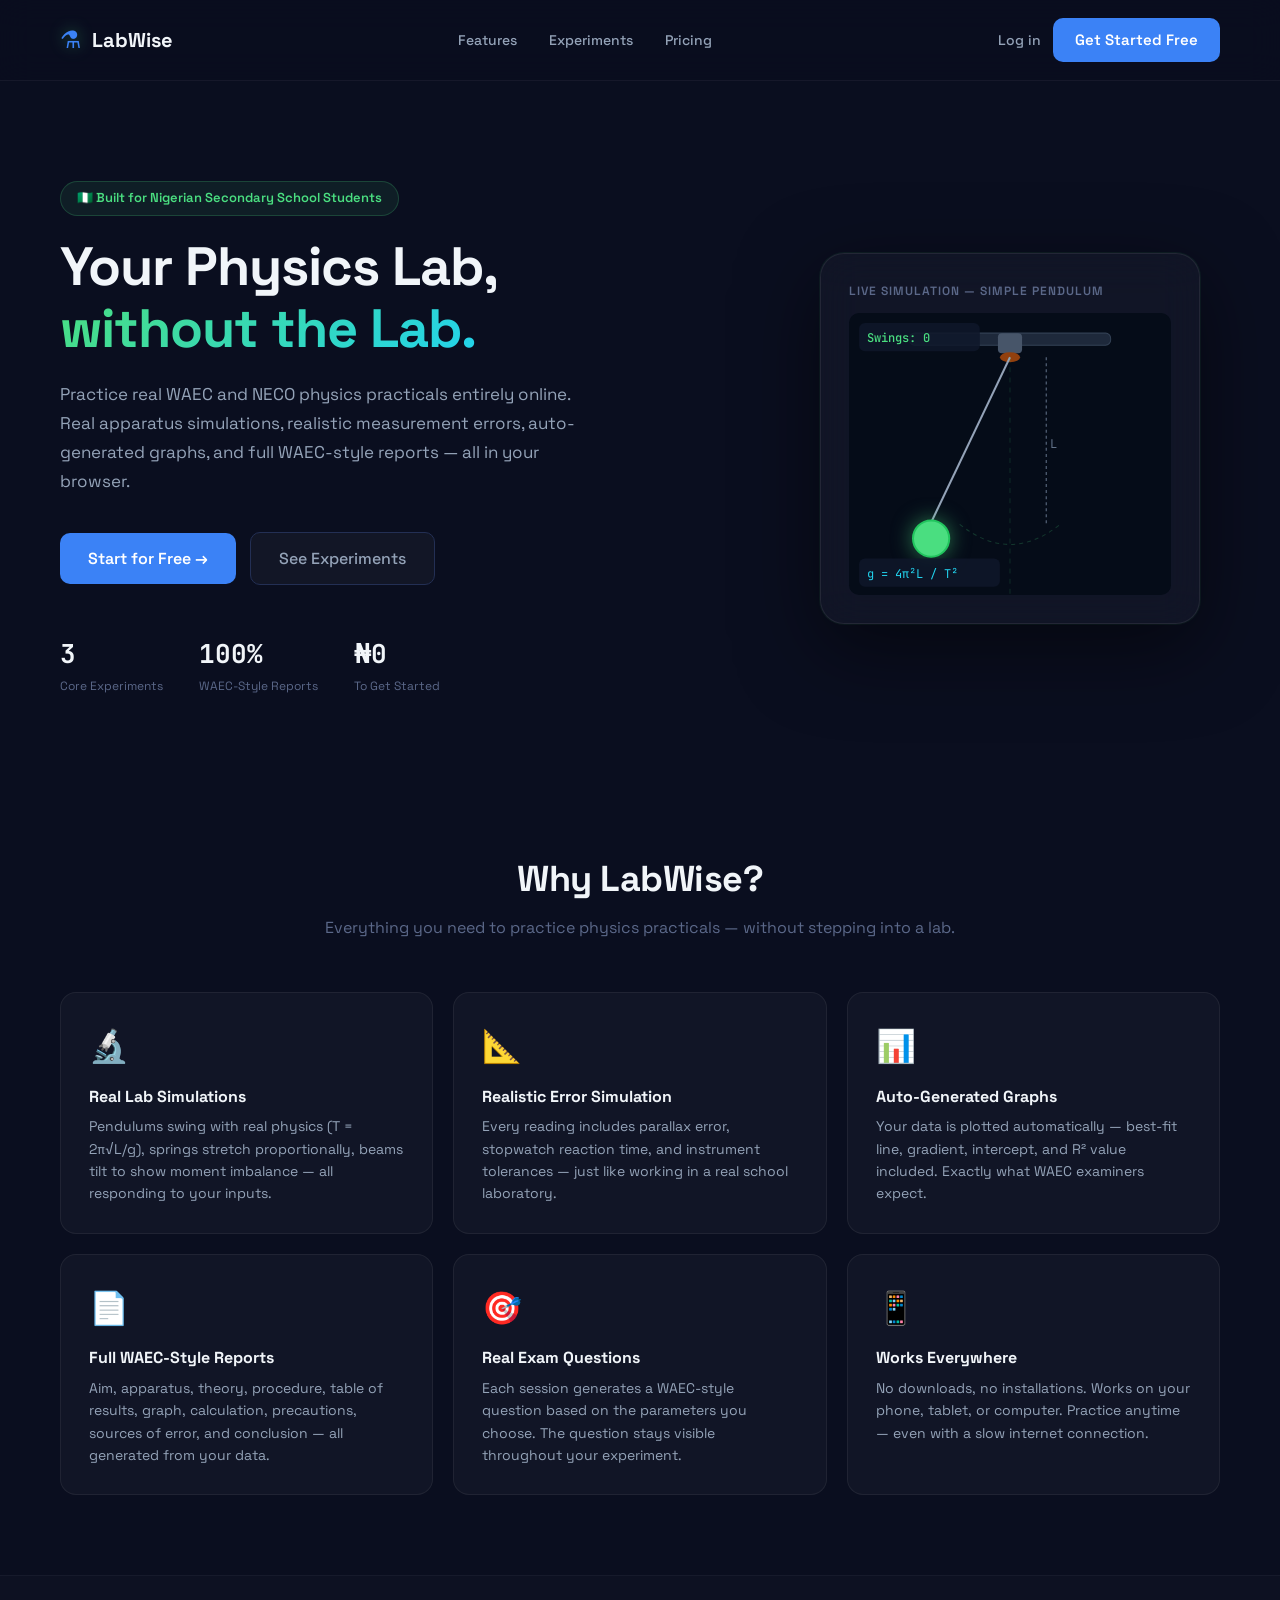
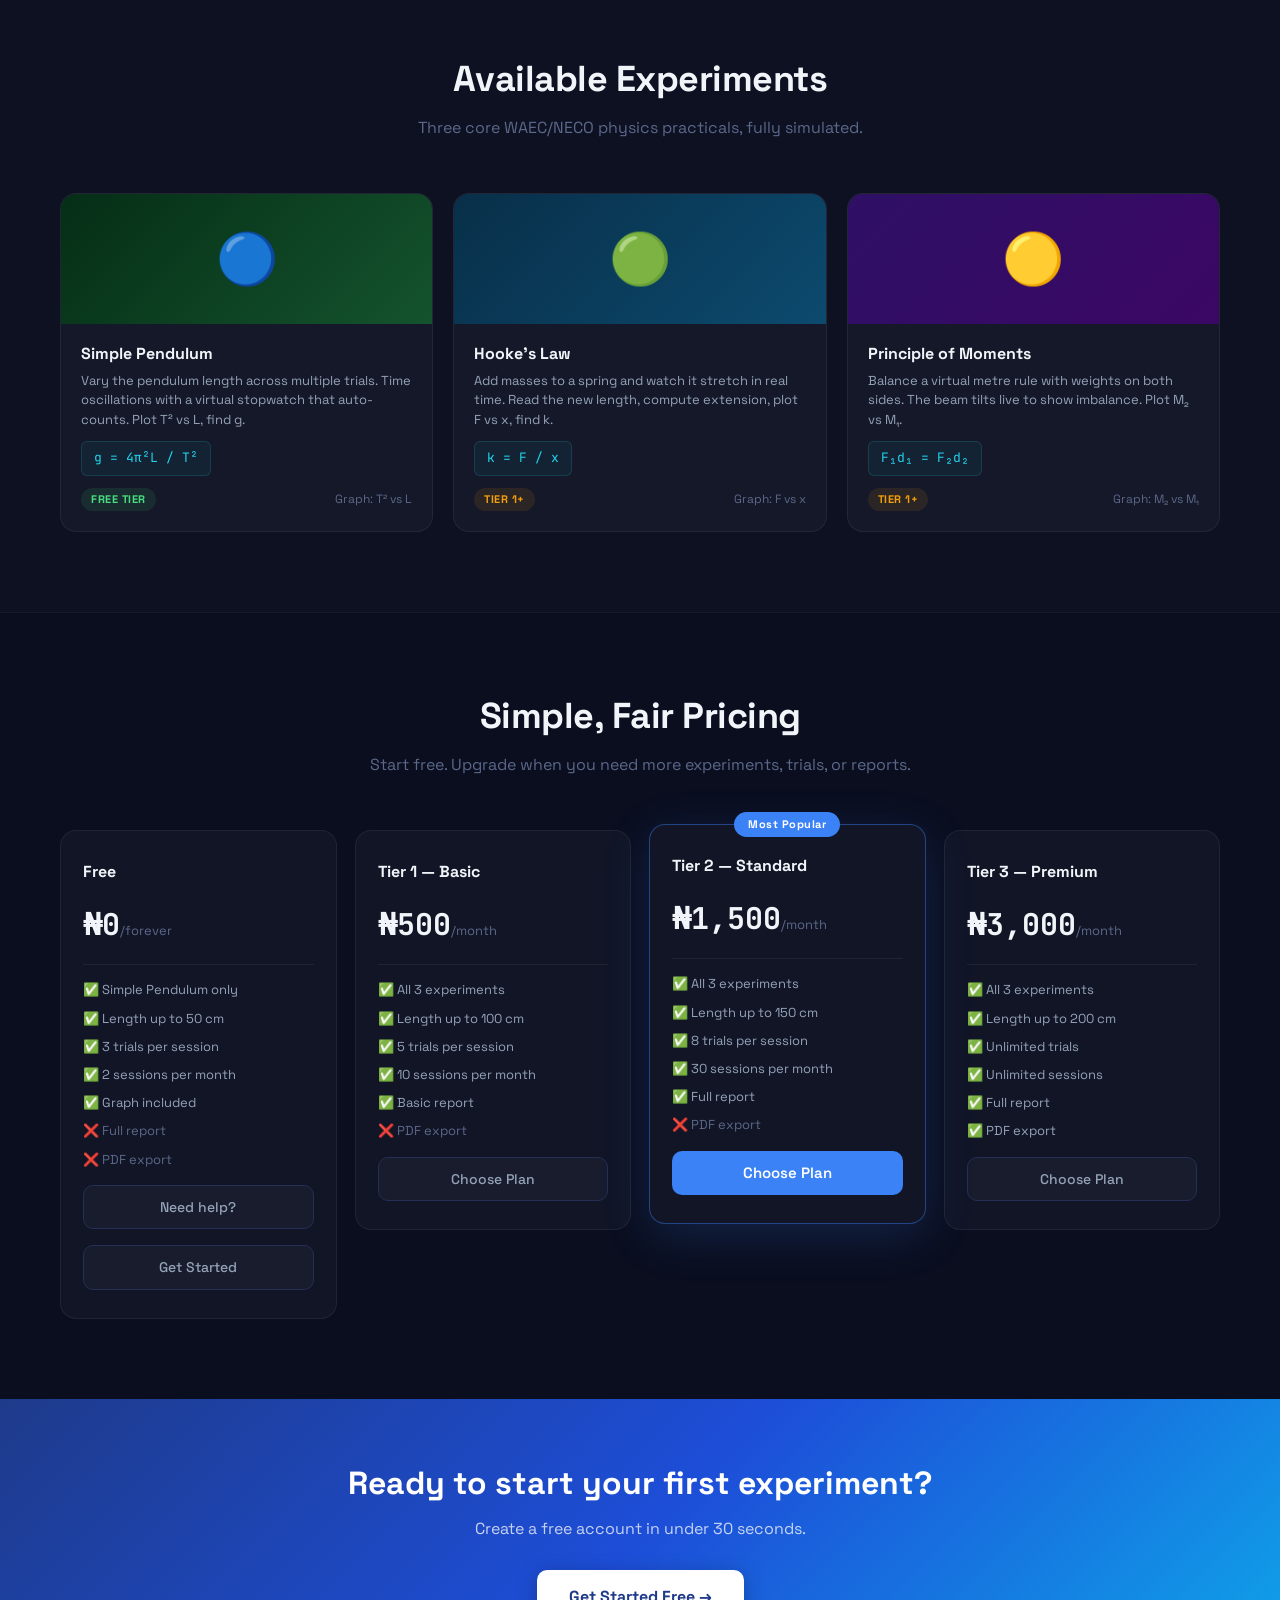
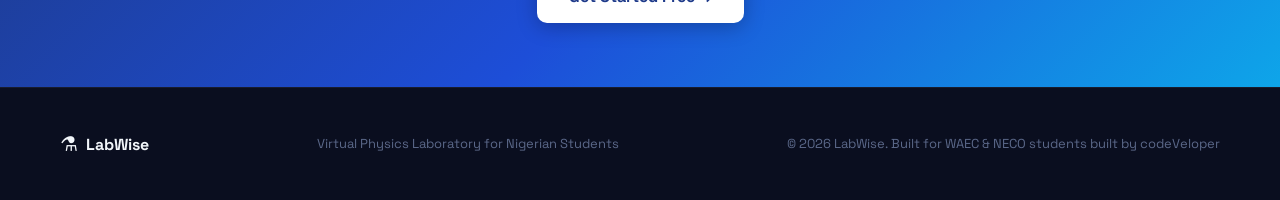
==== pages/index.html @ 81ab092f "Add favicon link to index.html" ====
<!DOCTYPE html>
<html lang="en">
<head>
  <meta charset="UTF-8"/>
  <meta name="viewport" content="width=device-width, initial-scale=1.0"/>
  <title>LabWise — Virtual Physics Laboratory</title>
  <meta name="description" content="Practice WAEC/NECO physics practicals online. Simple Pendulum, Hooke's Law, Principle of Moments — with real simulations, graphs, and reports."/>
  <link rel="icon" type="image/png" href="../favicon.png">
  <link rel="stylesheet" href="../css/global.css"/>
  <link rel="stylesheet" href="../css/landing.css"/>
</head>
<body class="landing-body">

  <!-- ── Navbar ── -->
  <nav class="landing-nav">
    <a href="index.html" class="landing-nav-brand">
      <span class="landing-nav-brand-icon">⚗️</span>
      <span class="landing-nav-brand-name">LabWise</span>
    </a>

    <div class="landing-nav-links">
      <a href="#features">Features</a>
      <a href="#experiments">Experiments</a>
      <a href="#pricing">Pricing</a>
    </div>

    <div class="landing-nav-actions">
      <a href="login.html"  class="btn-text-link">Log in</a>
      <a href="signup.html" class="btn-primary">Get Started Free</a>
    </div>
  </nav>

  <!-- ── Hero ── -->
  <section class="hero">
    <div class="hero-content">
      <div class="hero-badge">🇳🇬 Built for Nigerian Secondary School Students</div>

      <h1 class="hero-title">
        Your Physics Lab,<br/>
        <span>without the Lab.</span>
      </h1>

      <p class="hero-subtitle">
        Practice real WAEC and NECO physics practicals entirely online.
        Real apparatus simulations, realistic measurement errors,
        auto-generated graphs, and full WAEC-style reports — all in your browser.
      </p>

      <div class="hero-actions">
        <a href="signup.html" class="btn-primary btn-large">Start for Free →</a>
        <a href="#experiments" class="btn-secondary btn-large">See Experiments</a>
      </div>

      <div class="hero-stats">
        <div class="hero-stat">
          <div class="hero-stat-num">3</div>
          <div class="hero-stat-label">Core Experiments</div>
        </div>
        <div class="hero-stat">
          <div class="hero-stat-num">100%</div>
          <div class="hero-stat-label">WAEC-Style Reports</div>
        </div>
        <div class="hero-stat">
          <div class="hero-stat-num">₦0</div>
          <div class="hero-stat-label">To Get Started</div>
        </div>
      </div>
    </div>

    <!-- Hero simulation card -->
    <div class="hero-visual">
      <div class="hero-sim-card">
        <div class="hero-sim-label">Live Simulation — Simple Pendulum</div>
        <svg viewBox="0 0 320 280" xmlns="http://www.w3.org/2000/svg"
             style="background:#050c18;border-radius:10px;">
          <!-- Support bar -->
          <rect x="60" y="20" width="200" height="12" rx="5"
                fill="#1e293b" stroke="#334155" stroke-width="1"/>
          <!-- Pivot clamp -->
          <rect x="148" y="20" width="24" height="20" rx="4" fill="#475569"/>
          <ellipse cx="160" cy="44" rx="10" ry="5" fill="#92400e"/>
          <!-- String + bob (animated) -->
          <line id="hero-string" x1="160" y1="44" x2="160" y2="210"
                stroke="#94a3b8" stroke-width="2"/>
          <circle id="hero-bob" cx="160" cy="226" r="18"
                  fill="#4ade80" stroke="#22c55e" stroke-width="2"
                  style="filter:drop-shadow(0 0 10px rgba(74,222,128,0.5))"/>
          <!-- Centre line -->
          <line x1="160" y1="44" x2="160" y2="280"
                stroke="#4ade80" stroke-width="1"
                stroke-dasharray="5,5" opacity="0.15"/>
          <!-- Arc path -->
          <path d="M 110 210 Q 160 250 210 210"
                stroke="#4ade80" stroke-width="1" fill="none"
                opacity="0.2" stroke-dasharray="4,4"/>
          <!-- Oscillation counter badge -->
          <rect x="10" y="10" width="120" height="28" rx="6"
                fill="rgba(15,23,42,0.85)"/>
          <text id="hero-osc" x="18" y="29"
                fill="#4ade80" font-size="12"
                font-family="JetBrains Mono, monospace" font-weight="500">
            Swings: 0
          </text>
          <!-- L label -->
          <line x1="196" y1="44" x2="196" y2="210"
                stroke="#64748b" stroke-width="1" stroke-dasharray="3"/>
          <text x="200" y="134" fill="#64748b" font-size="12"
                font-family="JetBrains Mono, monospace">L</text>
          <!-- Result badge -->
          <rect x="10" y="244" width="140" height="28" rx="6"
                fill="rgba(15,23,42,0.85)"/>
          <text x="18" y="263" fill="#22d3ee" font-size="12"
                font-family="JetBrains Mono, monospace">g = 4π²L / T²</text>
        </svg>
      </div>
    </div>
  </section>

  <!-- ── Features ── -->
  <section class="landing-section" id="features">
    <h2 class="landing-section-heading">Why LabWise?</h2>
    <p class="landing-section-sub">
      Everything you need to practice physics practicals — without stepping into a lab.
    </p>

    <div class="features-grid">

      <div class="feature-card">
        <div class="feature-card-icon">🔬</div>
        <h3>Real Lab Simulations</h3>
        <p>Pendulums swing with real physics (T = 2π√L/g), springs stretch proportionally,
           beams tilt to show moment imbalance — all responding to your inputs.</p>
      </div>

      <div class="feature-card">
        <div class="feature-card-icon">📐</div>
        <h3>Realistic Error Simulation</h3>
        <p>Every reading includes parallax error, stopwatch reaction time, and
           instrument tolerances — just like working in a real school laboratory.</p>
      </div>

      <div class="feature-card">
        <div class="feature-card-icon">📊</div>
        <h3>Auto-Generated Graphs</h3>
        <p>Your data is plotted automatically — best-fit line, gradient, intercept,
           and R² value included. Exactly what WAEC examiners expect.</p>
      </div>

      <div class="feature-card">
        <div class="feature-card-icon">📄</div>
        <h3>Full WAEC-Style Reports</h3>
        <p>Aim, apparatus, theory, procedure, table of results, graph, calculation,
           precautions, sources of error, and conclusion — all generated from your data.</p>
      </div>

      <div class="feature-card">
        <div class="feature-card-icon">🎯</div>
        <h3>Real Exam Questions</h3>
        <p>Each session generates a WAEC-style question based on the parameters you
           choose. The question stays visible throughout your experiment.</p>
      </div>

      <div class="feature-card">
        <div class="feature-card-icon">📱</div>
        <h3>Works Everywhere</h3>
        <p>No downloads, no installations. Works on your phone, tablet, or computer.
           Practice anytime — even with a slow internet connection.</p>
      </div>

    </div>
  </section>

  <!-- ── Experiments ── -->
  <section class="landing-section" id="experiments"
           style="background:rgba(255,255,255,0.01);
                  border-top:1px solid rgba(255,255,255,0.04);
                  border-bottom:1px solid rgba(255,255,255,0.04);
                  max-width:100%;padding-left:60px;padding-right:60px;">
    <div style="max-width:1280px;margin:0 auto;">
      <h2 class="landing-section-heading">Available Experiments</h2>
      <p class="landing-section-sub">
        Three core WAEC/NECO physics practicals, fully simulated.
      </p>

      <div class="exp-preview-grid">

        <div class="exp-preview-card">
          <div class="exp-preview-header pendulum-bg">🔵</div>
          <div class="exp-preview-body">
            <h3>Simple Pendulum</h3>
            <p>Vary the pendulum length across multiple trials. Time oscillations
               with a virtual stopwatch that auto-counts. Plot T² vs L, find g.</p>
            <div class="exp-preview-formula">g = 4π²L / T²</div>
            <div class="exp-preview-footer">
              <span class="tier-tag tier-free">Free Tier</span>
              <span style="font-size:12px;color:var(--text-muted);">Graph: T² vs L</span>
            </div>
          </div>
        </div>

        <div class="exp-preview-card">
          <div class="exp-preview-header hookes-bg">🟢</div>
          <div class="exp-preview-body">
            <h3>Hooke's Law</h3>
            <p>Add masses to a spring and watch it stretch in real time.
               Read the new length, compute extension, plot F vs x, find k.</p>
            <div class="exp-preview-formula">k = F / x</div>
            <div class="exp-preview-footer">
              <span class="tier-tag tier-paid">Tier 1+</span>
              <span style="font-size:12px;color:var(--text-muted);">Graph: F vs x</span>
            </div>
          </div>
        </div>

        <div class="exp-preview-card">
          <div class="exp-preview-header moments-bg">🟡</div>
          <div class="exp-preview-body">
            <h3>Principle of Moments</h3>
            <p>Balance a virtual metre rule with weights on both sides.
               The beam tilts live to show imbalance. Plot M₂ vs M₁.</p>
            <div class="exp-preview-formula">F₁d₁ = F₂d₂</div>
            <div class="exp-preview-footer">
              <span class="tier-tag tier-paid">Tier 1+</span>
              <span style="font-size:12px;color:var(--text-muted);">Graph: M₂ vs M₁</span>
            </div>
          </div>
        </div>

      </div>
    </div>
  </section>

  <!-- ── Pricing ── -->
  <section class="landing-section" id="pricing">
    <h2 class="landing-section-heading">Simple, Fair Pricing</h2>
    <p class="landing-section-sub">
      Start free. Upgrade when you need more experiments, trials, or reports.
    </p>

    <div class="pricing-grid">

      <!-- Free -->
      <div class="pricing-card">
        <div class="pricing-tier-name">Free</div>
        <div class="pricing-price">₦0<span>/forever</span></div>
        <div class="pricing-divider"></div>
        <ul class="pricing-features-list">
          <li class="yes">✅ Simple Pendulum only</li>
          <li class="yes">✅ Length up to 50 cm</li>
          <li class="yes">✅ 3 trials per session</li>
          <li class="yes">✅ 2 sessions per month</li>
          <li class="yes">✅ Graph included</li>
          <li class="no">❌ Full report</li>
          <li class="no">❌ PDF export</li>
        </ul>
        <a href="https://wa.me/2348025333751" class="btn-secondary btn-full">Need help?</a>
        <a href="signup.html" class="btn-secondary btn-full">Get Started</a>
      </div>

      <!-- Tier 1 -->
      <div class="pricing-card">
        <div class="pricing-tier-name">Tier 1 — Basic</div>
        <div class="pricing-price">₦500<span>/month</span></div>
        <div class="pricing-divider"></div>
        <ul class="pricing-features-list">
          <li class="yes">✅ All 3 experiments</li>
          <li class="yes">✅ Length up to 100 cm</li>
          <li class="yes">✅ 5 trials per session</li>
          <li class="yes">✅ 10 sessions per month</li>
          <li class="yes">✅ Basic report</li>
          <li class="no">❌ PDF export</li>
        </ul>
        <a href="signup.html" class="btn-secondary btn-full">Choose Plan</a>
      </div>

      <!-- Tier 2 (featured) -->
      <div class="pricing-card featured">
        <div class="pricing-popular-badge">Most Popular</div>
        <div class="pricing-tier-name">Tier 2 — Standard</div>
        <div class="pricing-price">₦1,500<span>/month</span></div>
        <div class="pricing-divider"></div>
        <ul class="pricing-features-list">
          <li class="yes">✅ All 3 experiments</li>
          <li class="yes">✅ Length up to 150 cm</li>
          <li class="yes">✅ 8 trials per session</li>
          <li class="yes">✅ 30 sessions per month</li>
          <li class="yes">✅ Full report</li>
          <li class="no">❌ PDF export</li>
        </ul>
        <a href="signup.html" class="btn-primary btn-full">Choose Plan</a>
      </div>

      <!-- Tier 3 -->
      <div class="pricing-card">
        <div class="pricing-tier-name">Tier 3 — Premium</div>
        <div class="pricing-price">₦3,000<span>/month</span></div>
        <div class="pricing-divider"></div>
        <ul class="pricing-features-list">
          <li class="yes">✅ All 3 experiments</li>
          <li class="yes">✅ Length up to 200 cm</li>
          <li class="yes">✅ Unlimited trials</li>
          <li class="yes">✅ Unlimited sessions</li>
          <li class="yes">✅ Full report</li>
          <li class="yes">✅ PDF export</li>
        </ul>
        <a href="signup.html" class="btn-secondary btn-full">Choose Plan</a>
      </div>

    </div>
  </section>

  <!-- ── CTA strip ── -->
  <section style="background:linear-gradient(135deg,#1e3a8a,#1d4ed8,#0ea5e9);
                  padding:64px 60px;text-align:center;">
    <h2 style="font-size:32px;font-weight:700;color:white;margin-bottom:12px;">
      Ready to start your first experiment?
    </h2>
    <p style="font-size:16px;color:rgba(255,255,255,0.75);margin-bottom:28px;">
      Create a free account in under 30 seconds.
    </p>
    <a href="signup.html"
       style="display:inline-flex;align-items:center;gap:8px;
              padding:14px 32px;background:white;color:#1e3a8a;
              border-radius:10px;font-size:16px;font-weight:700;
              text-decoration:none;
              box-shadow:0 4px 20px rgba(0,0,0,0.25);
              transition:all 0.2s ease;"
       onmouseover="this.style.transform='translateY(-2px)';this.style.boxShadow='0 8px 28px rgba(0,0,0,0.3)';"
       onmouseout="this.style.transform='';this.style.boxShadow='0 4px 20px rgba(0,0,0,0.25)';">
      Get Started Free →
    </a>
  </section>

  <!-- ── Footer ── -->
  <footer class="landing-footer">
    <div class="footer-brand">
      <span class="footer-brand-icon">⚗️</span>
      <span class="footer-brand-name">LabWise</span>
    </div>
    <p style="font-size:13px;color:var(--text-muted);">
      Virtual Physics Laboratory for Nigerian Students
    </p>
    <p class="footer-copy">© 2026 LabWise. Built for WAEC &amp; NECO students built by codeVeloper</p>
  </footer>

  <script>
    /* ── Hero pendulum animation ── */
    (function () {
      const string = document.getElementById('hero-string');
      const bob    = document.getElementById('hero-bob');
      const oscEl  = document.getElementById('hero-osc');
      if (!string || !bob) return;

      const pivotX = 160, pivotY = 44;
      const len    = 182;   // pixel length of string
      const amp    = 30;    // degrees
      // Period based on L≈80cm: T = 2π√(0.8/9.81) ≈ 1.79s
      const period = 1790;  // ms

      let start     = null;
      let lastSign  = 1;
      let swings    = 0;

      function frame(ts) {
        if (!start) start = ts;
        const elapsed = ts - start;
        const angle   = amp * Math.sin((2 * Math.PI * elapsed) / period);
        const rad     = angle * Math.PI / 180;
        const bx      = pivotX + len * Math.sin(rad);
        const by      = pivotY + len * Math.cos(rad);

        string.setAttribute('x2', bx.toFixed(1));
        string.setAttribute('y2', by.toFixed(1));
        bob.setAttribute('cx', bx.toFixed(1));
        bob.setAttribute('cy', (by + 16).toFixed(1));

        // Count swings at centre crossings
        const sign = angle >= 0 ? 1 : -1;
        if (sign !== lastSign) {
          lastSign = sign;
          swings++;
          if (oscEl) oscEl.textContent = `Swings: ${Math.floor(swings / 2)}`;
        }

        requestAnimationFrame(frame);
      }
      requestAnimationFrame(frame);
    })();

    /* ── Redirect logged-in users away from landing ── */
    if (typeof Storage !== 'undefined' && Storage.isLoggedIn && Storage.isLoggedIn()) {
      window.location.href = 'dashboard.html';
    }
  </script>

  <script src="../js/utils/storage.js"></script>
</body>
</html>
---- css/global.css ----
/* ============================================================
   LabWise — global.css
   CSS custom properties, reset, typography, shared components.
   Every page imports this first.
   ============================================================ */

/* ── Google Fonts ── */
@import url('https://fonts.googleapis.com/css2?family=Space+Grotesk:wght@400;500;600;700&family=JetBrains+Mono:wght@400;500;600&display=swap');

/* ── Design tokens (Dark — default) ── */
:root {
  --bg-base:        #0a0e1f;
  --bg-surface:     #0f152b;
  --bg-card:        #161e38;
  --bg-card-hover:  #1b2444;
  --bg-input:       #0f152b;
  --border:         #232f54;
  --border-focus:   #3b82f6;
  --text-primary:   #f1f5f9;
  --text-secondary: #94a3b8;
  --text-muted:     #5b6889;
  --green:          #4ade80;
  --green-dark:     #22c55e;
  --blue:           #3b82f6;
  --blue-dark:      #2563eb;
  --cyan:           #22d3ee;
  --yellow:         #f59e0b;
  --red:            #ef4444;
  --purple:         #8b5cf6;
  --font-main:  'Space Grotesk', system-ui, sans-serif;
  --font-mono:  'JetBrains Mono', 'Courier New', monospace;
  --radius-sm:  6px;
  --radius-md:  10px;
  --radius-lg:  16px;
  --radius-xl:  24px;
  --shadow-sm:  0 2px 8px  rgba(0,0,0,0.30);
  --shadow-md:  0 4px 20px rgba(0,0,0,0.40);
  --shadow-lg:  0 8px 40px rgba(0,0,0,0.50);
  --transition: 0.2s ease;
}

/* ── Light theme ── */
[data-theme="light"] {
  --bg-base:        #f0f4ff;
  --bg-surface:     #ffffff;
  --bg-card:        #ffffff;
  --bg-card-hover:  #e8eef8;
  --bg-input:       #ffffff;
  --border:         #c8d4e8;
  --border-focus:   #3b82f6;
  --text-primary:   #0f172a;
  --text-secondary: #475569;
  --text-muted:     #94a3b8;
  --shadow-sm:  0 2px 8px  rgba(0,0,0,0.08);
  --shadow-md:  0 4px 20px rgba(0,0,0,0.12);
  --shadow-lg:  0 8px 40px rgba(0,0,0,0.16);
}

/* ── Reset ── */
*, *::before, *::after { box-sizing: border-box; margin: 0; padding: 0; }
html  { font-size: 16px; scroll-behavior: smooth; }
body  {
  font-family: var(--font-main);
  background: var(--bg-base);
  color: var(--text-primary);
  line-height: 1.6;
  min-height: 100vh;
}
h1, h2, h3, h4, h5 { line-height: 1.3; font-weight: 600; }
p   { color: var(--text-secondary); }
a   { color: var(--blue); text-decoration: none; }
a:hover { text-decoration: underline; }
img, svg { display: block; max-width: 100%; }
button   { cursor: pointer; font-family: var(--font-main); }
input, select, textarea { font-family: var(--font-main); }
ul, ol   { list-style: none; }

/* ── Buttons ── */
.btn-primary {
  display: inline-flex; align-items: center; justify-content: center;
  gap: 8px; padding: 10px 22px; background: var(--blue); color: #fff;
  border: none; border-radius: var(--radius-md); font-size: 15px;
  font-weight: 600; text-decoration: none;
  transition: background var(--transition), transform var(--transition), box-shadow var(--transition);
  white-space: nowrap;
}
.btn-primary:hover {
  background: var(--blue-dark); transform: translateY(-1px);
  box-shadow: 0 4px 16px rgba(59,130,246,0.4); text-decoration: none; color: #fff;
}
.btn-primary:active  { transform: translateY(0); }
.btn-primary:disabled { opacity: 0.5; cursor: not-allowed; transform: none; }

.btn-secondary {
  display: inline-flex; align-items: center; justify-content: center;
  gap: 8px; padding: 10px 20px; background: rgba(255,255,255,0.03);
  color: var(--text-secondary); border: 1px solid var(--border);
  border-radius: var(--radius-md); font-size: 14px; font-weight: 500;
  text-decoration: none; transition: all var(--transition); white-space: nowrap;
}
.btn-secondary:hover {
  background: var(--bg-card-hover); color: var(--text-primary);
  border-color: var(--blue); box-shadow: 0 0 16px rgba(59,130,246,0.15);
  text-decoration: none;
}
.btn-secondary:disabled { opacity: 0.4; cursor: not-allowed; }

.btn-danger {
  display: inline-flex; align-items: center; justify-content: center;
  gap: 8px; padding: 10px 20px; background: rgba(239,68,68,0.1);
  color: var(--red); border: 1px solid rgba(239,68,68,0.3);
  border-radius: var(--radius-md); font-size: 14px; font-weight: 600;
  text-decoration: none; transition: all var(--transition); white-space: nowrap;
}
.btn-danger:hover { background: rgba(239,68,68,0.2); box-shadow: 0 0 16px rgba(239,68,68,0.2); }

.btn-full  { width: 100%; }
.btn-large { padding: 13px 28px; font-size: 16px; }
.btn-text-link {
  background: none; border: none; color: var(--text-secondary);
  font-size: 14px; font-weight: 500; padding: 0; cursor: pointer;
}
.btn-text-link:hover { color: var(--text-primary); }

/* ── Forms ── */
.form-group { display: flex; flex-direction: column; gap: 6px; }
.form-group label { font-size: 14px; font-weight: 500; color: var(--text-secondary); }
.label-row { display: flex; align-items: center; justify-content: space-between; }
.link-small { font-size: 12px; color: var(--blue); font-weight: 500; }
.optional-tag { color: var(--text-muted); font-size: 12px; font-weight: 400; }

.input-wrapper { position: relative; display: flex; align-items: center; }
.input-icon { position: absolute; left: 14px; font-size: 15px; pointer-events: none; z-index: 1; }

input[type="text"], input[type="email"], input[type="password"],
input[type="number"], input[type="tel"], select {
  width: 100%; padding: 11px 14px; background: var(--bg-input);
  border: 1.5px solid var(--border); border-radius: var(--radius-md);
  color: var(--text-primary); font-size: 15px; outline: none;
  transition: border-color var(--transition), box-shadow var(--transition);
}
input:focus, select:focus {
  border-color: var(--border-focus); box-shadow: 0 0 0 3px rgba(59,130,246,0.15);
}
input::placeholder { color: var(--text-muted); }
input:disabled, select:disabled { opacity: 0.5; cursor: not-allowed; }
.input-wrapper input, .input-wrapper select { padding-left: 42px; }

.toggle-password {
  position: absolute; right: 12px; background: none; border: none;
  font-size: 16px; color: var(--text-muted); cursor: pointer; padding: 4px;
}

.field-error  { font-size: 12px; color: var(--red);   min-height: 16px; }
.field-ok     { font-size: 12px; color: var(--green);  min-height: 16px; }

.form-error {
  padding: 10px 14px; background: rgba(239,68,68,0.08);
  border: 1px solid rgba(239,68,68,0.25); border-radius: var(--radius-md);
  color: var(--red); font-size: 14px;
}
.form-success {
  padding: 10px 14px; background: rgba(74,222,128,0.08);
  border: 1px solid rgba(74,222,128,0.25); border-radius: var(--radius-md);
  color: var(--green); font-size: 14px;
}

.number-picker {
  display: inline-flex; align-items: center;
  border: 1.5px solid var(--border); border-radius: var(--radius-md); overflow: hidden;
}
.picker-btn {
  width: 38px; height: 38px; background: var(--bg-card); border: none;
  color: var(--text-primary); font-size: 20px; line-height: 1; cursor: pointer;
  transition: background var(--transition); display: flex; align-items: center; justify-content: center;
}
.picker-btn:hover { background: var(--bg-card-hover); }
.picker-val {
  min-width: 48px; text-align: center; font-family: var(--font-mono);
  font-weight: 700; font-size: 15px; color: var(--text-primary); padding: 0 4px;
}

.input-with-unit { position: relative; display: flex; align-items: center; }
.input-with-unit input { padding-right: 52px; }
.unit-label {
  position: absolute; right: 14px; font-size: 12px;
  color: var(--text-muted); font-family: var(--font-mono); pointer-events: none;
}

/* ── Tier badge ── */
.tier-tag {
  font-size: 11px; font-weight: 700; padding: 3px 10px;
  border-radius: 20px; text-transform: uppercase; letter-spacing: 0.5px; display: inline-block;
}
.tier-free  { background: rgba(74,222,128,0.10); color: var(--green);  }
.tier-paid  { background: rgba(245,158,11,0.10); color: var(--yellow); }
.tier-tier1 { background: rgba(59,130,246,0.10); color: var(--blue);   }
.tier-tier2 { background: rgba(34,211,238,0.10); color: var(--cyan);   }
.tier-tier3 { background: rgba(74,222,128,0.10); color: var(--green);  }

/* ── Status pill ── */
.status-pill { display: inline-block; font-size: 11px; font-weight: 700; padding: 4px 12px; border-radius: 20px; }
.status-pill.completed   { background: rgba(74,222,128,0.10); color: var(--green);  }
.status-pill.in_progress { background: rgba(245,158,11,0.10); color: var(--yellow); }

/* ── Glass card ── */
.glass-card {
  background: rgba(255,255,255,0.03); border: 1px solid rgba(255,255,255,0.06);
  backdrop-filter: blur(12px); -webkit-backdrop-filter: blur(12px); border-radius: var(--radius-lg);
}

/* ── Shared page layout ── */
.page-header { padding: 28px 32px 0; }
.page-header h1 { font-size: 24px; font-weight: 700; color: var(--text-primary); }
.page-header p { font-size: 14px; color: var(--text-muted); margin-top: 4px; }
.page-content { padding: 24px 32px 48px; max-width: 1200px; }

.section-header { display: flex; align-items: center; justify-content: space-between; margin-bottom: 18px; }
.section-header h3 { font-size: 18px; font-weight: 700; color: var(--text-primary); }
.section-link { font-size: 13px; font-weight: 600; color: var(--blue); }

/* ── Utilities ── */
.hidden   { display: none !important; }
.mono     { font-family: var(--font-mono); }
.text-green  { color: var(--green);  }
.text-red    { color: var(--red);    }
.text-blue   { color: var(--blue);   }
.text-cyan   { color: var(--cyan);   }
.text-yellow { color: var(--yellow); }
.text-muted  { color: var(--text-muted); }
.text-center { text-align: center; }

/* ── Spinner ── */
.spinner {
  width: 20px; height: 20px; border: 2px solid var(--border);
  border-top-color: var(--blue); border-radius: 50%;
  animation: spin 0.7s linear infinite; display: inline-block;
}
@keyframes spin { to { transform: rotate(360deg); } }

/* ── Scrollbar ── */
::-webkit-scrollbar { width: 6px; height: 6px; }
::-webkit-scrollbar-track { background: var(--bg-surface); }
::-webkit-scrollbar-thumb { background: var(--border); border-radius: 3px; }
::-webkit-scrollbar-thumb:hover { background: var(--text-muted); }

/* ── Experiment colour backgrounds ── */
.pendulum-bg { background: linear-gradient(135deg, #052e16 0%, #14532d 100%); }
.hookes-bg   { background: linear-gradient(135deg, #082f49 0%, #0c4a6e 100%); }
.moments-bg  { background: linear-gradient(135deg, #2e1065 0%, #3b0764 100%); }

/* ── Responsive ── */
@media (max-width: 700px) {
  .page-header  { padding: 20px 16px 0; }
  .page-content { padding: 16px 16px 40px; }
              }
---- css/landing.css ----
/* ============================================================
   LabWise — landing.css
   Public-facing landing page styles.
   ============================================================ */

.landing-body { background: var(--bg-base); overflow-x: hidden; }

/* ── Navbar ── */
.landing-nav {
  display: flex;
  align-items: center;
  justify-content: space-between;
  padding: 18px 60px;
  position: sticky;
  top: 0;
  z-index: 100;
  background: rgba(10,14,31,0.85);
  backdrop-filter: blur(16px);
  -webkit-backdrop-filter: blur(16px);
  border-bottom: 1px solid rgba(255,255,255,0.05);
}

.landing-nav-brand {
  display: flex;
  align-items: center;
  gap: 10px;
  text-decoration: none;
}
.landing-nav-brand:hover { text-decoration: none; }
.landing-nav-brand-icon { font-size: 24px; filter: drop-shadow(0 0 8px rgba(74,222,128,0.4)); }
.landing-nav-brand-name { font-size: 20px; font-weight: 700; color: var(--text-primary); }

.landing-nav-links {
  display: flex;
  align-items: center;
  gap: 32px;
}
.landing-nav-links a {
  font-size: 14px;
  font-weight: 500;
  color: var(--text-secondary);
  text-decoration: none;
  transition: color var(--transition);
}
.landing-nav-links a:hover { color: var(--text-primary); text-decoration: none; }

.landing-nav-actions {
  display: flex;
  align-items: center;
  gap: 12px;
}

/* ── Hero ── */
.hero {
  display: grid;
  grid-template-columns: 1fr 420px;
  align-items: center;
  gap: 60px;
  padding: 100px 60px 80px;
  max-width: 1280px;
  margin: 0 auto;
}

.hero-badge {
  display: inline-flex;
  align-items: center;
  gap: 8px;
  padding: 6px 16px;
  background: rgba(74,222,128,0.08);
  border: 1px solid rgba(74,222,128,0.2);
  border-radius: 20px;
  font-size: 13px;
  font-weight: 600;
  color: var(--green);
  margin-bottom: 20px;
}

.hero-title {
  font-size: 54px;
  font-weight: 700;
  line-height: 1.15;
  color: var(--text-primary);
  letter-spacing: -1px;
  margin-bottom: 20px;
}
.hero-title span {
  background: linear-gradient(135deg, var(--green), var(--cyan));
  -webkit-background-clip: text;
  -webkit-text-fill-color: transparent;
  background-clip: text;
}

.hero-subtitle {
  font-size: 17px;
  line-height: 1.7;
  color: var(--text-secondary);
  max-width: 520px;
  margin-bottom: 36px;
}

.hero-actions {
  display: flex;
  align-items: center;
  gap: 14px;
  margin-bottom: 48px;
  flex-wrap: wrap;
}

.hero-stats {
  display: flex;
  gap: 36px;
}
.hero-stat-num {
  font-size: 26px;
  font-weight: 700;
  font-family: var(--font-mono);
  color: var(--text-primary);
}
.hero-stat-label {
  font-size: 12px;
  color: var(--text-muted);
  margin-top: 2px;
}

/* Hero visual — pendulum card */
.hero-visual {
  display: flex;
  align-items: center;
  justify-content: center;
}
.hero-sim-card {
  background: rgba(255,255,255,0.03);
  border: 1px solid rgba(255,255,255,0.08);
  backdrop-filter: blur(20px);
  border-radius: var(--radius-xl);
  padding: 28px;
  width: 380px;
  box-shadow: 0 24px 80px rgba(0,0,0,0.5), 0 0 0 1px rgba(74,222,128,0.08);
}
.hero-sim-label {
  font-size: 12px;
  font-weight: 600;
  color: var(--text-muted);
  text-transform: uppercase;
  letter-spacing: 1px;
  margin-bottom: 12px;
}
.hero-sim-card svg { width: 100%; height: auto; border-radius: var(--radius-md); }

/* ── Section shared ── */
.landing-section {
  padding: 80px 60px;
  max-width: 1280px;
  margin: 0 auto;
}

.landing-section-heading {
  font-size: 36px;
  font-weight: 700;
  color: var(--text-primary);
  text-align: center;
  margin-bottom: 12px;
  letter-spacing: -0.5px;
}
.landing-section-sub {
  font-size: 16px;
  color: var(--text-muted);
  text-align: center;
  margin-bottom: 52px;
}

/* ── Features grid ── */
.features-grid {
  display: grid;
  grid-template-columns: repeat(3, 1fr);
  gap: 20px;
}

.feature-card {
  background: rgba(255,255,255,0.03);
  border: 1px solid rgba(255,255,255,0.06);
  border-radius: var(--radius-lg);
  padding: 28px;
  transition: border-color var(--transition), transform var(--transition), box-shadow var(--transition);
}
.feature-card:hover {
  border-color: rgba(59,130,246,0.25);
  transform: translateY(-3px);
  box-shadow: 0 8px 32px rgba(59,130,246,0.10);
}
.feature-card-icon {
  font-size: 32px;
  margin-bottom: 14px;
}
.feature-card h3 {
  font-size: 16px;
  font-weight: 700;
  color: var(--text-primary);
  margin-bottom: 8px;
}
.feature-card p {
  font-size: 14px;
  line-height: 1.6;
  color: var(--text-secondary);
}

/* ── Experiments preview ── */
.exp-preview-grid {
  display: grid;
  grid-template-columns: repeat(3, 1fr);
  gap: 20px;
}

.exp-preview-card {
  background: rgba(255,255,255,0.03);
  border: 1px solid rgba(255,255,255,0.06);
  border-radius: var(--radius-lg);
  overflow: hidden;
  transition: all 0.25s ease;
  text-decoration: none;
  display: block;
}
.exp-preview-card:hover {
  border-color: rgba(59,130,246,0.3);
  transform: translateY(-4px);
  box-shadow: 0 12px 40px rgba(59,130,246,0.15);
  text-decoration: none;
}

.exp-preview-header {
  height: 130px;
  display: flex;
  align-items: center;
  justify-content: center;
  font-size: 50px;
  position: relative;
}

.exp-preview-body {
  padding: 20px;
}
.exp-preview-body h3 {
  font-size: 16px;
  font-weight: 700;
  color: var(--text-primary);
  margin-bottom: 6px;
}
.exp-preview-body p {
  font-size: 13px;
  color: var(--text-secondary);
  line-height: 1.5;
  margin-bottom: 12px;
}
.exp-preview-formula {
  font-family: var(--font-mono);
  font-size: 13px;
  color: var(--cyan);
  background: rgba(34,211,238,0.06);
  border: 1px solid rgba(34,211,238,0.15);
  border-radius: var(--radius-sm);
  padding: 6px 12px;
  display: inline-block;
}
.exp-preview-footer {
  display: flex;
  align-items: center;
  justify-content: space-between;
  margin-top: 12px;
}

/* ── Pricing grid ── */
.pricing-grid {
  display: grid;
  grid-template-columns: repeat(4, 1fr);
  gap: 18px;
  align-items: start;
}

.pricing-card {
  background: rgba(255,255,255,0.03);
  border: 1px solid rgba(255,255,255,0.06);
  border-radius: var(--radius-lg);
  padding: 28px 22px;
  display: flex;
  flex-direction: column;
  gap: 16px;
  position: relative;
  transition: border-color var(--transition), box-shadow var(--transition);
}
.pricing-card:hover {
  border-color: rgba(59,130,246,0.25);
  box-shadow: 0 8px 32px rgba(59,130,246,0.10);
}
.pricing-card.featured {
  border-color: rgba(59,130,246,0.45);
  box-shadow: 0 12px 48px rgba(59,130,246,0.18);
  transform: translateY(-6px);
}

.pricing-popular-badge {
  position: absolute;
  top: -13px;
  left: 50%;
  transform: translateX(-50%);
  background: var(--blue);
  color: white;
  font-size: 11px;
  font-weight: 700;
  padding: 4px 14px;
  border-radius: 20px;
  white-space: nowrap;
  letter-spacing: 0.5px;
}

.pricing-tier-name {
  font-size: 16px;
  font-weight: 700;
  color: var(--text-primary);
}
.pricing-price {
  font-size: 30px;
  font-weight: 700;
  font-family: var(--font-mono);
  color: var(--text-primary);
}
.pricing-price span {
  font-size: 13px;
  color: var(--text-muted);
  font-weight: 400;
  font-family: var(--font-main);
}
.pricing-divider {
  height: 1px;
  background: rgba(255,255,255,0.06);
}
.pricing-features-list {
  display: flex;
  flex-direction: column;
  gap: 10px;
  flex: 1;
}
.pricing-features-list li {
  font-size: 13px;
  color: var(--text-secondary);
  display: flex;
  align-items: flex-start;
  gap: 8px;
  line-height: 1.4;
}
.pricing-features-list li.yes { color: var(--text-secondary); }
.pricing-features-list li.no  { color: var(--text-muted); }

/* ── Footer ── */
.landing-footer {
  border-top: 1px solid rgba(255,255,255,0.06);
  padding: 40px 60px;
  display: flex;
  align-items: center;
  justify-content: space-between;
  flex-wrap: wrap;
  gap: 16px;
}
.footer-brand {
  display: flex;
  align-items: center;
  gap: 8px;
}
.footer-brand-icon { font-size: 20px; }
.footer-brand-name { font-size: 16px; font-weight: 700; color: var(--text-primary); }
.footer-copy       { font-size: 13px; color: var(--text-muted); }

/* ── Responsive ── */
@media (max-width: 1100px) {
  .hero              { grid-template-columns: 1fr; padding: 60px 32px 48px; }
  .hero-visual       { display: none; }
  .features-grid     { grid-template-columns: repeat(2, 1fr); }
  .exp-preview-grid  { grid-template-columns: 1fr; }
  .pricing-grid      { grid-template-columns: repeat(2, 1fr); }
  .pricing-card.featured { transform: none; }
  .landing-section   { padding: 60px 32px; }
}
@media (max-width: 700px) {
  .landing-nav       { padding: 16px 20px; }
  .landing-nav-links { display: none; }
  .hero              { padding: 48px 20px 40px; }
  .hero-title        { font-size: 36px; }
  .features-grid     { grid-template-columns: 1fr; }
  .pricing-grid      { grid-template-columns: 1fr; }
  .landing-section   { padding: 48px 20px; }
  .landing-footer    { padding: 28px 20px; flex-direction: column; align-items: flex-start; }
}
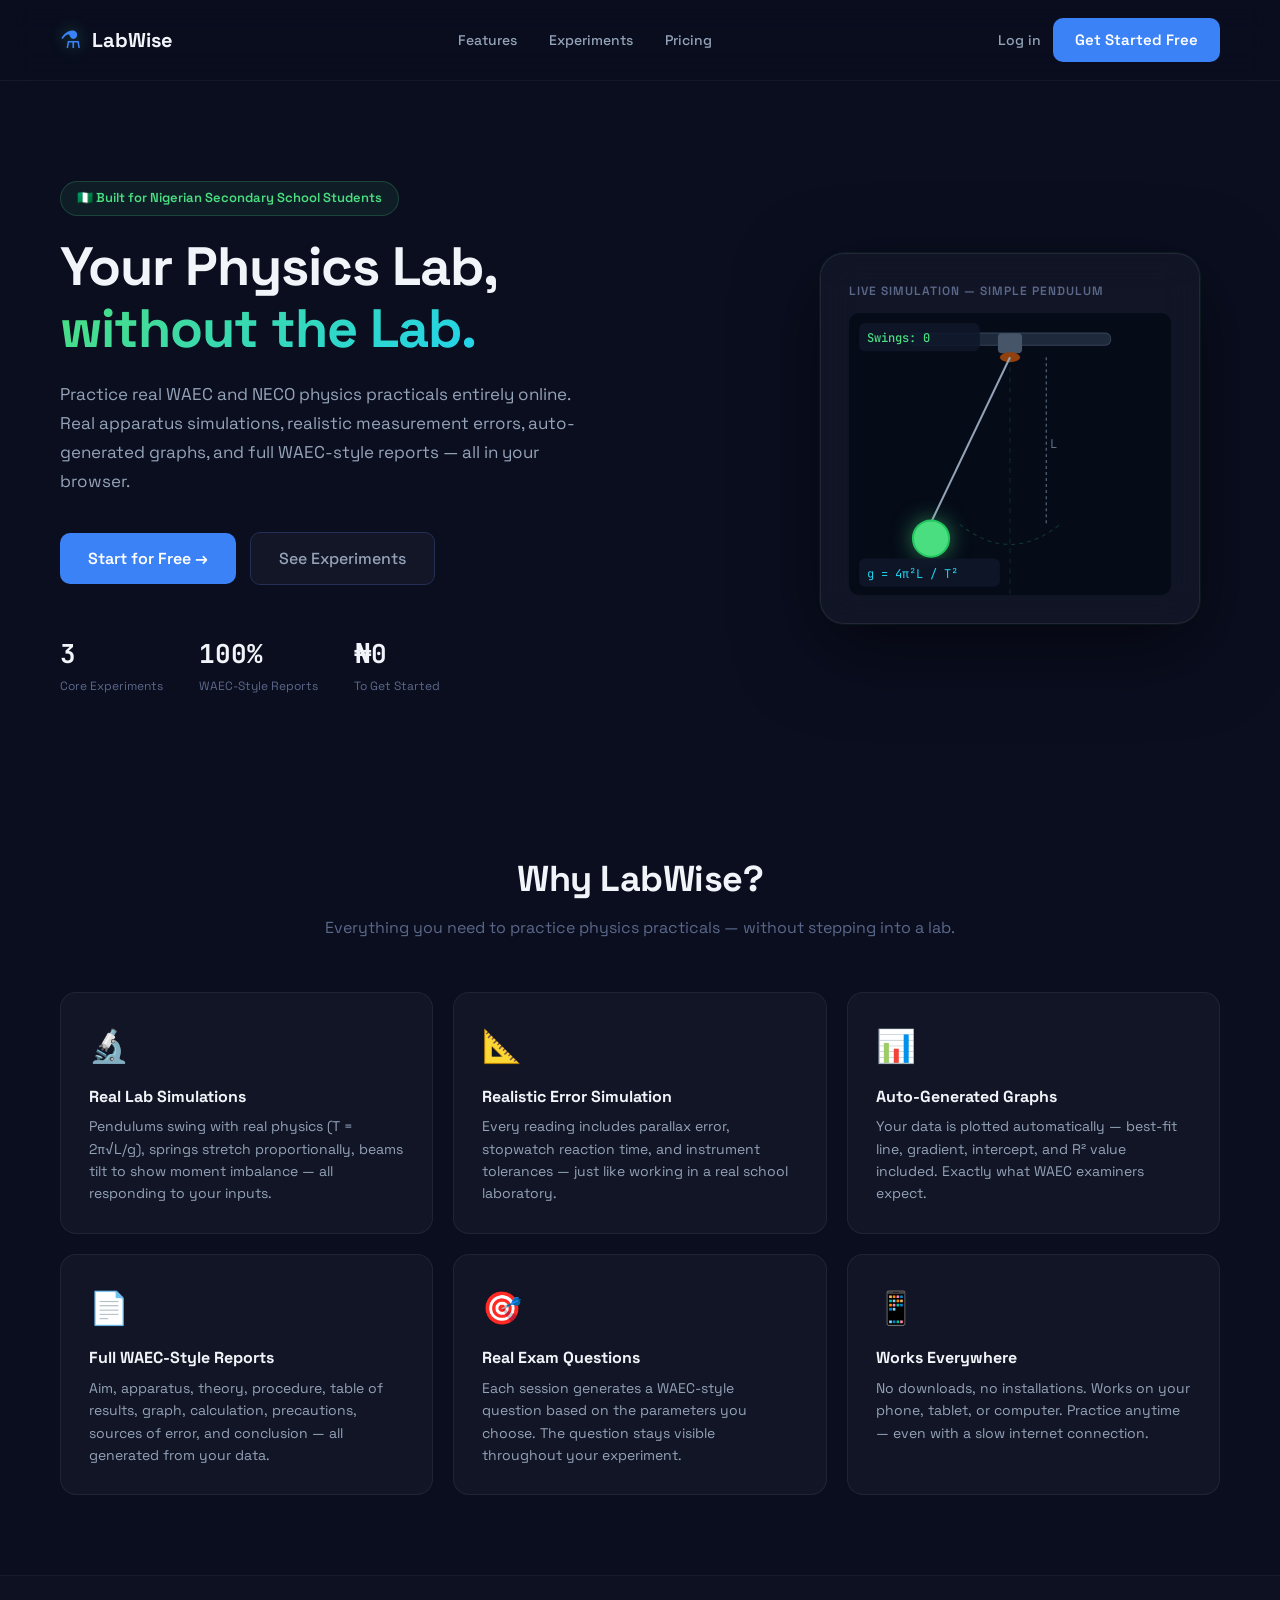
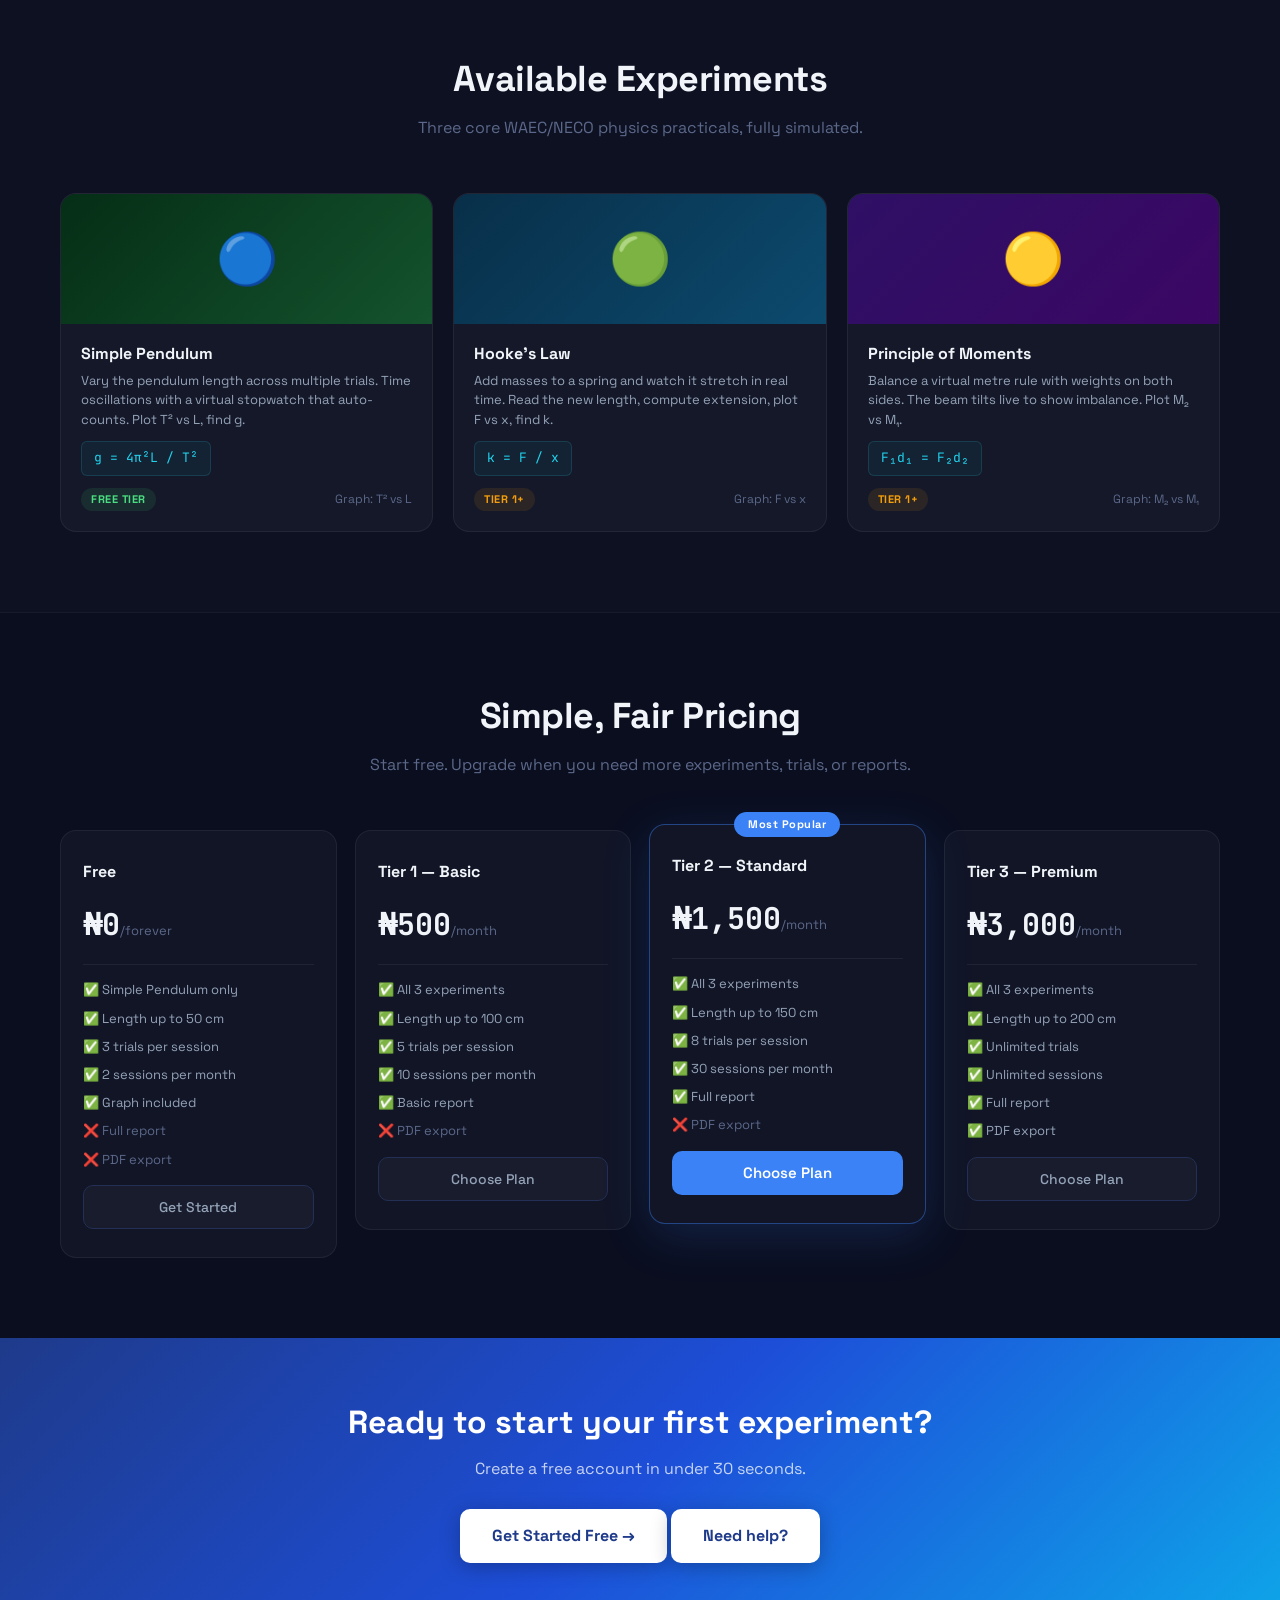
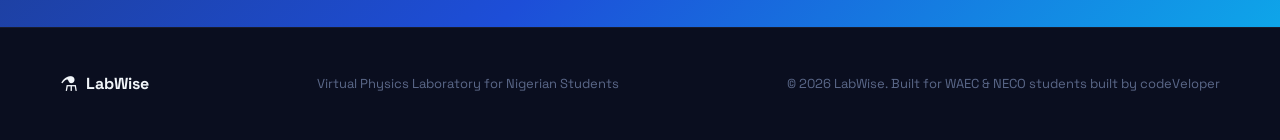
==== commit 1c3b289f: "Add 'Need help?' link back to WhatsApp" ====
--- a/pages/index.html
+++ b/pages/index.html
@@ -253,7 +253,6 @@
           <li class="no">❌ Full report</li>
           <li class="no">❌ PDF export</li>
         </ul>
-        <a href="https://wa.me/2348025333751" class="btn-secondary btn-full">Need help?</a>
         <a href="signup.html" class="btn-secondary btn-full">Get Started</a>
       </div>
 
@@ -329,6 +328,16 @@
        onmouseout="this.style.transform='';this.style.boxShadow='0 4px 20px rgba(0,0,0,0.25)';">
       Get Started Free →
     </a>
+    <a href="https://wa.me/2348025333751" 
+      style="display:inline-flex;align-items:center;gap:8px;
+              padding:14px 32px;background:white;color:#1e3a8a;
+              border-radius:10px;font-size:16px;font-weight:700;
+              text-decoration:none;
+              box-shadow:0 4px 20px rgba(0,0,0,0.25);
+              transition:all 0.2s ease;"
+       onmouseover="this.style.transform='translateY(-2px)';this.style.boxShadow='0 8px 28px rgba(0,0,0,0.3)';"
+       onmouseout="this.style.transform='';this.style.boxShadow='0 4px 20px rgba(0,0,0,0.25)';"
+      >Need help?</a>
   </section>
 
   <!-- ── Footer ── -->
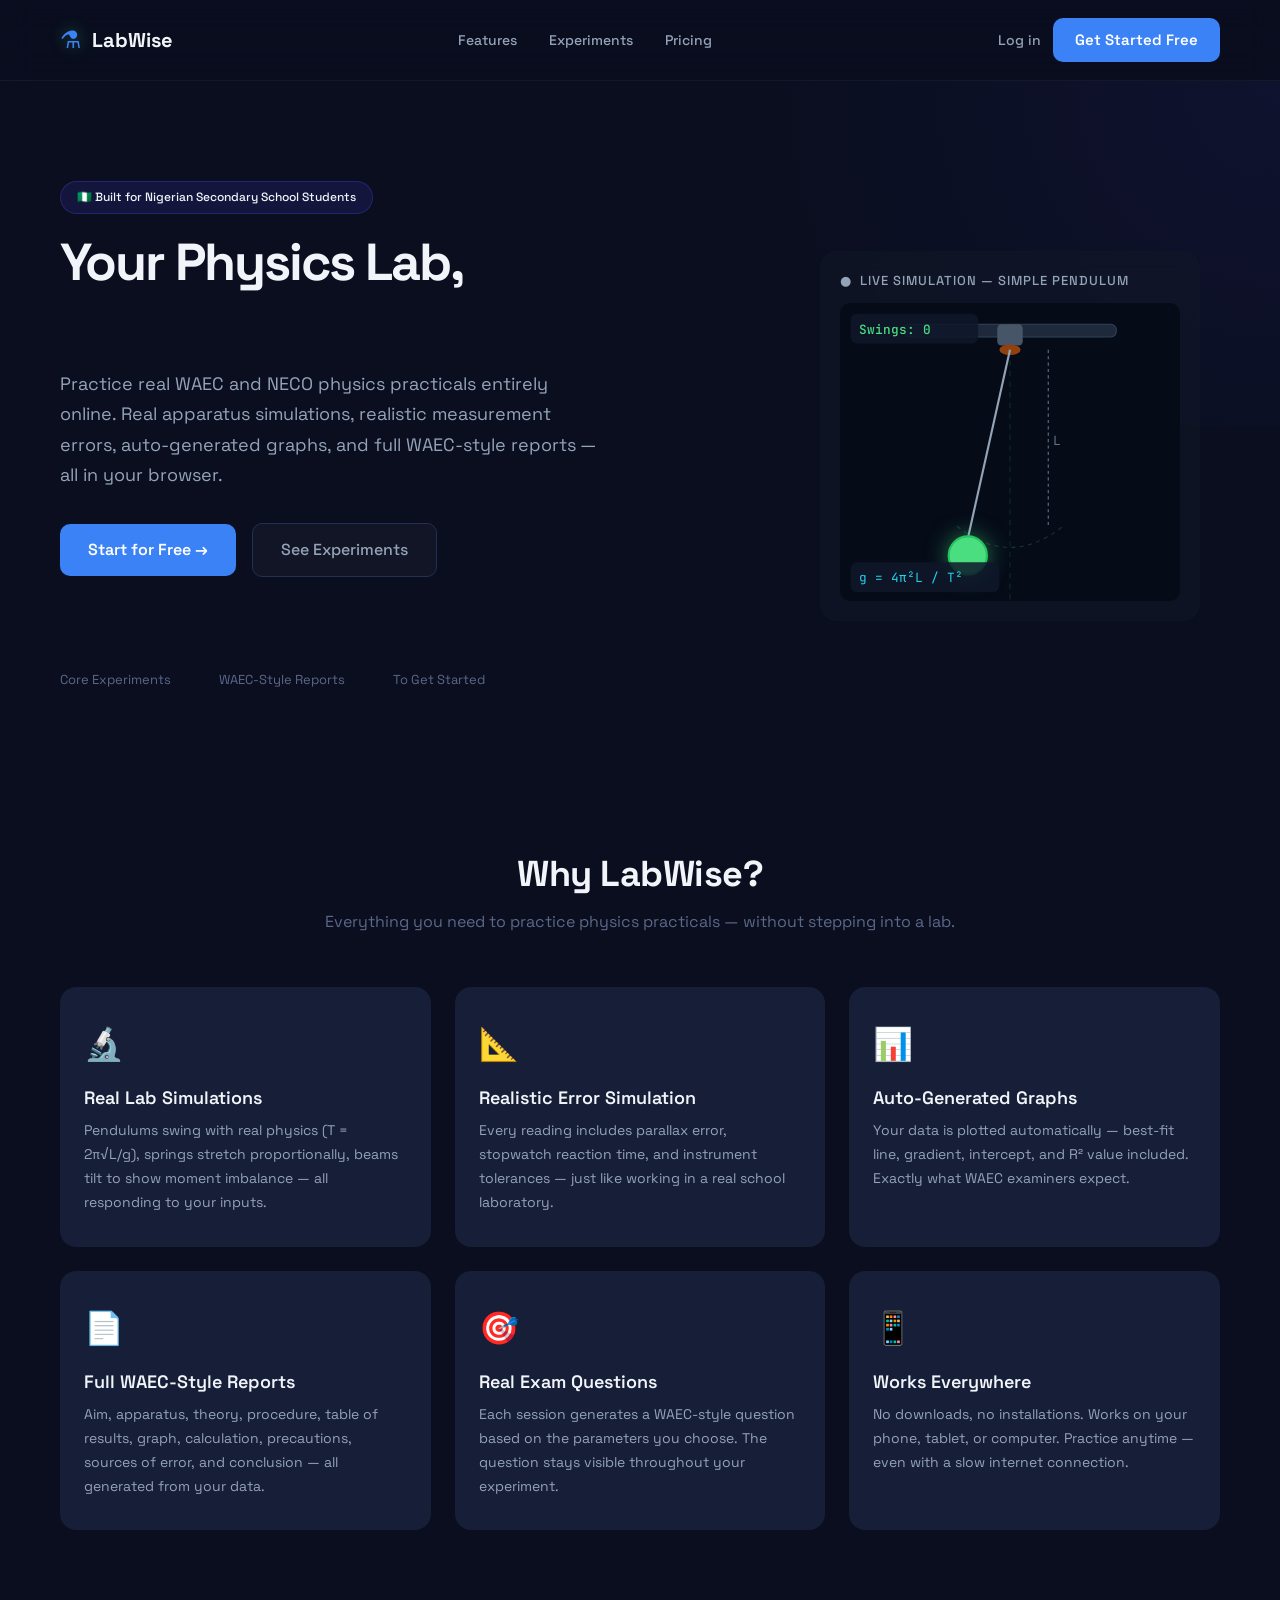
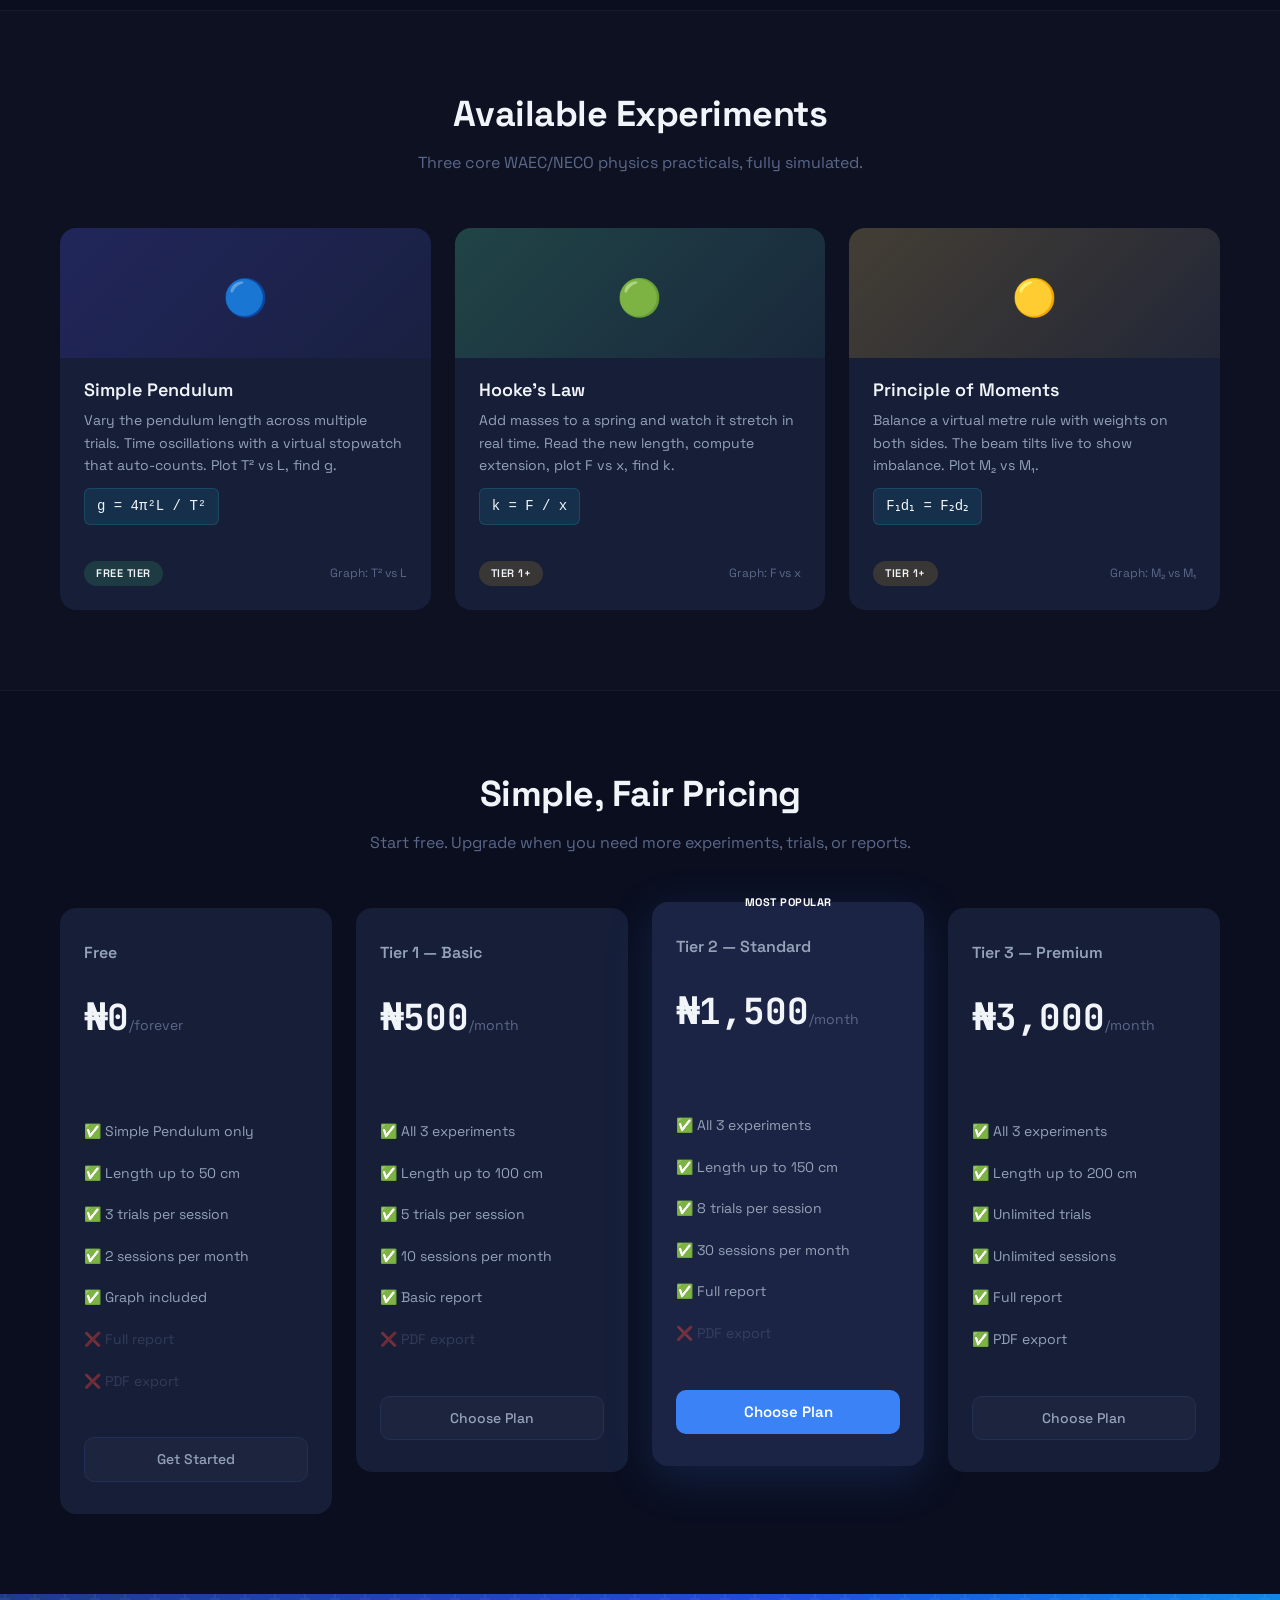
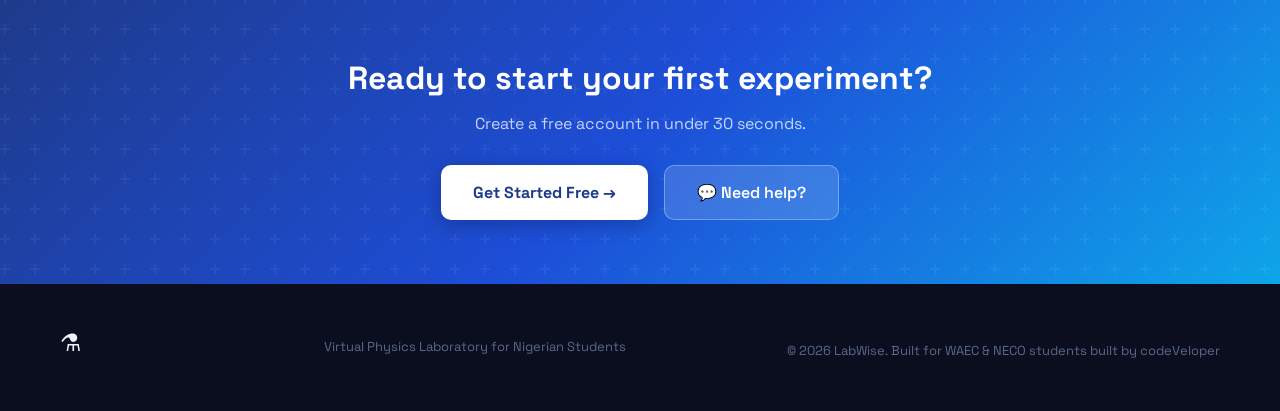
==== commit 5fd3ccb5: "Update print statement to say 'Goodbye World'" ====
--- a/pages/index.html
+++ b/pages/index.html
@@ -8,11 +8,653 @@
   <link rel="icon" type="image/png" href="../favicon.png">
   <link rel="stylesheet" href="../css/global.css"/>
   <link rel="stylesheet" href="../css/landing.css"/>
+  
+  <!-- Additional Styles -->
+  <style>
+    /* ── Enhanced Animations & Interactions ── */
+    .landing-nav {
+      transition: all 0.3s cubic-bezier(0.4, 0, 0.2, 1);
+    }
+
+    .landing-nav.scrolled {
+      background: rgba(10, 15, 30, 0.95) !important;
+      backdrop-filter: blur(12px);
+      box-shadow: 0 4px 30px rgba(0, 0, 0, 0.3);
+    }
+
+    /* ── Hero Enhancement ── */
+    .hero {
+      position: relative;
+      overflow: hidden;
+    }
+
+    .hero::before {
+      content: '';
+      position: absolute;
+      top: -50%;
+      right: -50%;
+      width: 100%;
+      height: 100%;
+      background: radial-gradient(circle, rgba(79, 70, 229, 0.08) 0%, transparent 70%);
+      pointer-events: none;
+      animation: heroGlow 8s ease-in-out infinite;
+    }
+
+    @keyframes heroGlow {
+      0%, 100% { transform: translate(0, 0); }
+      50% { transform: translate(-20%, 20%); }
+    }
+
+    .hero-content {
+      position: relative;
+      z-index: 1;
+    }
+
+    .hero-badge {
+      display: inline-flex;
+      align-items: center;
+      gap: 8px;
+      padding: 6px 16px;
+      background: rgba(79, 70, 229, 0.15);
+      border: 1px solid rgba(79, 70, 229, 0.3);
+      border-radius: 100px;
+      font-size: 12px;
+      font-weight: 500;
+      color: var(--primary-light);
+      margin-bottom: 20px;
+      animation: fadeInUp 0.6s ease-out;
+    }
+
+    .hero-title {
+      font-size: 52px;
+      font-weight: 800;
+      line-height: 1.1;
+      letter-spacing: -2px;
+      margin-bottom: 20px;
+      animation: fadeInUp 0.6s ease-out 0.1s both;
+    }
+
+    .hero-title span {
+      background: linear-gradient(135deg, var(--primary-light), var(--accent));
+      -webkit-background-clip: text;
+      -webkit-text-fill-color: transparent;
+    }
+
+    .hero-subtitle {
+      font-size: 18px;
+      color: var(--text-secondary);
+      max-width: 540px;
+      margin-bottom: 32px;
+      line-height: 1.7;
+      animation: fadeInUp 0.6s ease-out 0.2s both;
+    }
+
+    .hero-actions {
+      display: flex;
+      gap: 16px;
+      flex-wrap: wrap;
+      margin-bottom: 40px;
+      animation: fadeInUp 0.6s ease-out 0.3s both;
+    }
+
+    .hero-stats {
+      display: flex;
+      gap: 48px;
+      animation: fadeInUp 0.6s ease-out 0.4s both;
+    }
+
+    .hero-stat {
+      text-align: left;
+    }
+
+    .hero-stat-num {
+      font-size: 32px;
+      font-weight: 700;
+      background: linear-gradient(135deg, var(--primary-light), var(--accent));
+      -webkit-background-clip: text;
+      -webkit-text-fill-color: transparent;
+    }
+
+    .hero-stat-label {
+      font-size: 13px;
+      color: var(--text-muted);
+      margin-top: 2px;
+    }
+
+    @keyframes fadeInUp {
+      from {
+        opacity: 0;
+        transform: translateY(20px);
+      }
+      to {
+        opacity: 1;
+        transform: translateY(0);
+      }
+    }
+
+    /* ── Hero Visual Enhancement ── */
+    .hero-visual {
+      position: relative;
+      z-index: 1;
+    }
+
+    .hero-sim-card {
+      background: rgba(17, 24, 39, 0.6);
+      backdrop-filter: blur(10px);
+      border-radius: 16px;
+      border: 1px solid var(--border-color);
+      padding: 20px;
+      box-shadow: var(--shadow-glow);
+      transition: var(--transition);
+    }
+
+    .hero-sim-card:hover {
+      transform: translateY(-4px);
+      box-shadow: 0 20px 60px rgba(79, 70, 229, 0.2);
+    }
+
+    .hero-sim-label {
+      font-size: 13px;
+      font-weight: 500;
+      color: var(--text-secondary);
+      margin-bottom: 12px;
+      display: flex;
+      align-items: center;
+      gap: 8px;
+    }
+
+    .hero-sim-label::before {
+      content: '●';
+      color: var(--success);
+      animation: pulse 2s ease-in-out infinite;
+    }
+
+    @keyframes pulse {
+      0%, 100% { opacity: 1; }
+      50% { opacity: 0.3; }
+    }
+
+    /* ── Features Enhancement ── */
+    .features-grid {
+      display: grid;
+      grid-template-columns: repeat(auto-fit, minmax(280px, 1fr));
+      gap: 24px;
+      margin-top: 48px;
+    }
+
+    .feature-card {
+      background: var(--bg-card);
+      border: 1px solid var(--border-color);
+      border-radius: 16px;
+      padding: 32px 24px;
+      transition: var(--transition);
+      position: relative;
+      overflow: hidden;
+    }
+
+    .feature-card::before {
+      content: '';
+      position: absolute;
+      top: 0;
+      left: 0;
+      right: 0;
+      height: 2px;
+      background: linear-gradient(90deg, var(--primary), var(--secondary));
+      opacity: 0;
+      transition: var(--transition);
+    }
+
+    .feature-card:hover {
+      transform: translateY(-4px);
+      border-color: rgba(79, 70, 229, 0.3);
+      background: var(--bg-card-hover);
+    }
+
+    .feature-card:hover::before {
+      opacity: 1;
+    }
+
+    .feature-card-icon {
+      font-size: 32px;
+      margin-bottom: 16px;
+      display: inline-block;
+    }
+
+    .feature-card h3 {
+      font-size: 18px;
+      font-weight: 600;
+      margin-bottom: 10px;
+    }
+
+    .feature-card p {
+      color: var(--text-secondary);
+      font-size: 14px;
+      line-height: 1.7;
+    }
+
+    /* ── Experiment Cards Enhancement ── */
+    .exp-preview-grid {
+      display: grid;
+      grid-template-columns: repeat(auto-fit, minmax(300px, 1fr));
+      gap: 24px;
+      margin-top: 48px;
+    }
+
+    .exp-preview-card {
+      background: var(--bg-card);
+      border: 1px solid var(--border-color);
+      border-radius: 16px;
+      overflow: hidden;
+      transition: var(--transition);
+    }
+
+    .exp-preview-card:hover {
+      transform: translateY(-4px);
+      border-color: rgba(79, 70, 229, 0.3);
+      box-shadow: var(--shadow-glow);
+    }
+
+    .exp-preview-header {
+      padding: 32px 24px 20px;
+      font-size: 36px;
+    }
+
+    .pendulum-bg {
+      background: linear-gradient(135deg, rgba(79, 70, 229, 0.2), rgba(79, 70, 229, 0.05));
+    }
+
+    .hookes-bg {
+      background: linear-gradient(135deg, rgba(74, 222, 128, 0.2), rgba(74, 222, 128, 0.05));
+    }
+
+    .moments-bg {
+      background: linear-gradient(135deg, rgba(251, 191, 36, 0.2), rgba(251, 191, 36, 0.05));
+    }
+
+    .exp-preview-body {
+      padding: 20px 24px 24px;
+    }
+
+    .exp-preview-body h3 {
+      font-size: 18px;
+      font-weight: 600;
+      margin-bottom: 8px;
+    }
+
+    .exp-preview-body p {
+      color: var(--text-secondary);
+      font-size: 14px;
+      line-height: 1.6;
+      margin-bottom: 12px;
+    }
+
+    .exp-preview-formula {
+      font-family: 'Courier New', monospace;
+      font-size: 14px;
+      color: var(--accent);
+      background: rgba(34, 211, 238, 0.1);
+      padding: 6px 12px;
+      border-radius: 6px;
+      display: inline-block;
+      margin-bottom: 12px;
+    }
+
+    .exp-preview-footer {
+      display: flex;
+      justify-content: space-between;
+      align-items: center;
+      padding-top: 12px;
+      border-top: 1px solid var(--border-color);
+    }
+
+    .tier-tag {
+      font-size: 11px;
+      font-weight: 600;
+      padding: 4px 12px;
+      border-radius: 100px;
+      text-transform: uppercase;
+      letter-spacing: 0.5px;
+    }
+
+    .tier-free {
+      background: rgba(74, 222, 128, 0.15);
+      color: var(--success);
+    }
+
+    .tier-paid {
+      background: rgba(251, 191, 36, 0.15);
+      color: var(--warning);
+    }
+
+    /* ── Pricing Enhancement ── */
+    .pricing-grid {
+      display: grid;
+      grid-template-columns: repeat(auto-fit, minmax(250px, 1fr));
+      gap: 24px;
+      margin-top: 48px;
+    }
+
+    .pricing-card {
+      background: var(--bg-card);
+      border: 1px solid var(--border-color);
+      border-radius: 16px;
+      padding: 32px 24px;
+      transition: var(--transition);
+      position: relative;
+      display: flex;
+      flex-direction: column;
+    }
+
+    .pricing-card:hover {
+      transform: translateY(-4px);
+      border-color: rgba(79, 70, 229, 0.3);
+    }
+
+    .pricing-card.featured {
+      border: 2px solid var(--primary);
+      background: var(--bg-card-hover);
+    }
+
+    .pricing-popular-badge {
+      position: absolute;
+      top: -12px;
+      left: 50%;
+      transform: translateX(-50%);
+      background: linear-gradient(135deg, var(--primary), var(--secondary));
+      color: white;
+      font-size: 11px;
+      font-weight: 700;
+      padding: 4px 16px;
+      border-radius: 100px;
+      text-transform: uppercase;
+      letter-spacing: 0.5px;
+    }
+
+    .pricing-tier-name {
+      font-size: 16px;
+      font-weight: 600;
+      color: var(--text-secondary);
+      margin-bottom: 8px;
+    }
+
+    .pricing-price {
+      font-size: 36px;
+      font-weight: 700;
+      margin-bottom: 4px;
+    }
+
+    .pricing-price span {
+      font-size: 14px;
+      font-weight: 400;
+      color: var(--text-muted);
+    }
+
+    .pricing-divider {
+      height: 1px;
+      background: var(--border-color);
+      margin: 16px 0;
+    }
+
+    .pricing-features-list {
+      list-style: none;
+      padding: 0;
+      margin: 0 0 24px 0;
+      flex-grow: 1;
+    }
+
+    .pricing-features-list li {
+      padding: 6px 0;
+      font-size: 14px;
+      color: var(--text-secondary);
+    }
+
+    .pricing-features-list .yes {
+      color: var(--text-primary);
+    }
+
+    .pricing-features-list .no {
+      opacity: 0.4;
+    }
+
+    /* ── CTA Strip Enhancement ── */
+    .cta-strip {
+      background: linear-gradient(135deg, #1e3a8a, #1d4ed8, #0ea5e9);
+      padding: 64px 60px;
+      text-align: center;
+      position: relative;
+      overflow: hidden;
+    }
+
+    .cta-strip::before {
+      content: '';
+      position: absolute;
+      top: 0;
+      left: 0;
+      right: 0;
+      bottom: 0;
+      background: url("data:image/svg+xml,%3Csvg width='60' height='60' viewBox='0 0 60 60' xmlns='http://www.w3.org/2000/svg'%3E%3Cg fill='none' fill-rule='evenodd'%3E%3Cg fill='%23ffffff' fill-opacity='0.05'%3E%3Cpath d='M36 34v-4h-2v4h-4v2h4v4h2v-4h4v-2h-4zm0-30V0h-2v4h-4v2h4v4h2V6h4V4h-4zM6 34v-4H4v4H0v2h4v4h2v-4h4v-2H6zM6 4V0H4v4H0v2h4v4h2V6h4V4H6z'/%3E%3C/g%3E%3C/g%3E%3C/svg%3E");
+      pointer-events: none;
+    }
+
+    .cta-strip h2 {
+      position: relative;
+      z-index: 1;
+      font-size: 32px;
+      font-weight: 700;
+      color: white;
+      margin-bottom: 12px;
+    }
+
+    .cta-strip p {
+      position: relative;
+      z-index: 1;
+      font-size: 16px;
+      color: rgba(255, 255, 255, 0.75);
+      margin-bottom: 28px;
+    }
+
+    .cta-buttons {
+      position: relative;
+      z-index: 1;
+      display: flex;
+      gap: 16px;
+      justify-content: center;
+      flex-wrap: wrap;
+    }
+
+    .cta-btn-primary {
+      display: inline-flex;
+      align-items: center;
+      gap: 8px;
+      padding: 14px 32px;
+      background: white;
+      color: #1e3a8a;
+      border-radius: 10px;
+      font-size: 16px;
+      font-weight: 700;
+      text-decoration: none;
+      box-shadow: 0 4px 20px rgba(0, 0, 0, 0.25);
+      transition: var(--transition);
+    }
+
+    .cta-btn-primary:hover {
+      transform: translateY(-2px);
+      box-shadow: 0 8px 28px rgba(0, 0, 0, 0.3);
+    }
+
+    .cta-btn-secondary {
+      display: inline-flex;
+      align-items: center;
+      gap: 8px;
+      padding: 14px 32px;
+      background: rgba(255, 255, 255, 0.15);
+      backdrop-filter: blur(10px);
+      color: white;
+      border: 1px solid rgba(255, 255, 255, 0.3);
+      border-radius: 10px;
+      font-size: 16px;
+      font-weight: 600;
+      text-decoration: none;
+      transition: var(--transition);
+    }
+
+    .cta-btn-secondary:hover {
+      background: rgba(255, 255, 255, 0.25);
+      transform: translateY(-2px);
+    }
+
+    /* ── Footer Enhancement ── */
+    .landing-footer {
+      padding: 40px 60px;
+      text-align: center;
+      border-top: 1px solid var(--border-color);
+    }
+
+    .footer-brand {
+      display: flex;
+      align-items: center;
+      justify-content: center;
+      gap: 10px;
+      margin-bottom: 8px;
+    }
+
+    .footer-brand-icon {
+      font-size: 24px;
+    }
+
+    .footer-brand-name {
+      font-size: 18px;
+      font-weight: 700;
+      background: linear-gradient(135deg, var(--primary-light), var(--accent));
+      -webkit-background-clip: text;
+      -webkit-text-fill-color: transparent;
+    }
+
+    .footer-copy {
+      font-size: 13px;
+      color: var(--text-muted);
+      margin-top: 8px;
+    }
+
+    /* ── Responsive ── */
+    @media (max-width: 1024px) {
+      .hero {
+        grid-template-columns: 1fr;
+        padding: 40px 30px 60px;
+        gap: 40px;
+      }
+
+      .hero-title {
+        font-size: 40px;
+      }
+
+      .landing-nav {
+        padding: 12px 30px;
+      }
+
+      .landing-nav-links {
+        display: none;
+      }
+    }
+
+    @media (max-width: 768px) {
+      .hero-title {
+        font-size: 32px;
+      }
+
+      .hero-stats {
+        gap: 24px;
+      }
+
+      .hero-stat-num {
+        font-size: 24px;
+      }
+
+      .pricing-grid {
+        grid-template-columns: 1fr;
+        max-width: 400px;
+        margin-left: auto;
+        margin-right: auto;
+      }
+
+      .cta-strip {
+        padding: 40px 24px;
+      }
+
+      .cta-strip h2 {
+        font-size: 24px;
+      }
+
+      .landing-footer {
+        padding: 24px 20px;
+      }
+    }
+
+    @media (max-width: 480px) {
+      .hero {
+        padding: 30px 16px 40px;
+      }
+
+      .hero-title {
+        font-size: 26px;
+      }
+
+      .hero-actions {
+        flex-direction: column;
+      }
+
+      .hero-actions .btn-large {
+        width: 100%;
+        justify-content: center;
+      }
+
+      .hero-stats {
+        flex-direction: column;
+        gap: 12px;
+      }
+
+      .features-grid {
+        grid-template-columns: 1fr;
+      }
+
+      .exp-preview-grid {
+        grid-template-columns: 1fr;
+      }
+
+      .landing-nav-actions .btn-text-link {
+        display: none;
+      }
+
+      .cta-buttons {
+        flex-direction: column;
+        align-items: center;
+      }
+
+      .cta-btn-primary,
+      .cta-btn-secondary {
+        width: 100%;
+        justify-content: center;
+      }
+    }
+
+    /* ── Loading Skeleton ── */
+    .skeleton {
+      background: linear-gradient(90deg, var(--bg-card) 25%, var(--bg-card-hover) 50%, var(--bg-card) 75%);
+      background-size: 200% 100%;
+      animation: skeletonLoading 1.5s ease-in-out infinite;
+      border-radius: 8px;
+    }
+
+    @keyframes skeletonLoading {
+      0% { background-position: 200% 0; }
+      100% { background-position: -200% 0; }
+    }
+  </style>
 </head>
 <body class="landing-body">
 
   <!-- ── Navbar ── -->
-  <nav class="landing-nav">
+  <nav class="landing-nav" id="navbar">
     <a href="index.html" class="landing-nav-brand">
       <span class="landing-nav-brand-icon">⚗️</span>
       <span class="landing-nav-brand-name">LabWise</span>
@@ -25,13 +667,13 @@
     </div>
 
     <div class="landing-nav-actions">
-      <a href="login.html"  class="btn-text-link">Log in</a>
+      <a href="login.html" class="btn-text-link">Log in</a>
       <a href="signup.html" class="btn-primary">Get Started Free</a>
     </div>
   </nav>
 
   <!-- ── Hero ── -->
-  <section class="hero">
+  <section class="hero" id="hero">
     <div class="hero-content">
       <div class="hero-badge">🇳🇬 Built for Nigerian Secondary School Students</div>
 
@@ -52,16 +694,16 @@
       </div>
 
       <div class="hero-stats">
-        <div class="hero-stat">
-          <div class="hero-stat-num">3</div>
+        <div class="hero-stat" id="stat1">
+          <div class="hero-stat-num" data-count="3">0</div>
           <div class="hero-stat-label">Core Experiments</div>
         </div>
-        <div class="hero-stat">
-          <div class="hero-stat-num">100%</div>
+        <div class="hero-stat" id="stat2">
+          <div class="hero-stat-num" data-count="100">0</div>
           <div class="hero-stat-label">WAEC-Style Reports</div>
         </div>
-        <div class="hero-stat">
-          <div class="hero-stat-num">₦0</div>
+        <div class="hero-stat" id="stat3">
+          <div class="hero-stat-num" data-count="0">0</div>
           <div class="hero-stat-label">To Get Started</div>
         </div>
       </div>
@@ -72,7 +714,7 @@
       <div class="hero-sim-card">
         <div class="hero-sim-label">Live Simulation — Simple Pendulum</div>
         <svg viewBox="0 0 320 280" xmlns="http://www.w3.org/2000/svg"
-             style="background:#050c18;border-radius:10px;">
+             style="background:#050c18;border-radius:10px;width:100%;height:auto;">
           <!-- Support bar -->
           <rect x="60" y="20" width="200" height="12" rx="5"
                 fill="#1e293b" stroke="#334155" stroke-width="1"/>
@@ -118,55 +760,55 @@
 
   <!-- ── Features ── -->
   <section class="landing-section" id="features">
-    <h2 class="landing-section-heading">Why LabWise?</h2>
-    <p class="landing-section-sub">
-      Everything you need to practice physics practicals — without stepping into a lab.
-    </p>
-
-    <div class="features-grid">
-
-      <div class="feature-card">
-        <div class="feature-card-icon">🔬</div>
-        <h3>Real Lab Simulations</h3>
-        <p>Pendulums swing with real physics (T = 2π√L/g), springs stretch proportionally,
-           beams tilt to show moment imbalance — all responding to your inputs.</p>
+    <div class="container">
+      <h2 class="landing-section-heading">Why LabWise?</h2>
+      <p class="landing-section-sub">
+        Everything you need to practice physics practicals — without stepping into a lab.
+      </p>
+
+      <div class="features-grid">
+        <div class="feature-card" data-delay="0">
+          <div class="feature-card-icon">🔬</div>
+          <h3>Real Lab Simulations</h3>
+          <p>Pendulums swing with real physics (T = 2π√L/g), springs stretch proportionally,
+             beams tilt to show moment imbalance — all responding to your inputs.</p>
+        </div>
+
+        <div class="feature-card" data-delay="100">
+          <div class="feature-card-icon">📐</div>
+          <h3>Realistic Error Simulation</h3>
+          <p>Every reading includes parallax error, stopwatch reaction time, and
+             instrument tolerances — just like working in a real school laboratory.</p>
+        </div>
+
+        <div class="feature-card" data-delay="200">
+          <div class="feature-card-icon">📊</div>
+          <h3>Auto-Generated Graphs</h3>
+          <p>Your data is plotted automatically — best-fit line, gradient, intercept,
+             and R² value included. Exactly what WAEC examiners expect.</p>
+        </div>
+
+        <div class="feature-card" data-delay="300">
+          <div class="feature-card-icon">📄</div>
+          <h3>Full WAEC-Style Reports</h3>
+          <p>Aim, apparatus, theory, procedure, table of results, graph, calculation,
+             precautions, sources of error, and conclusion — all generated from your data.</p>
+        </div>
+
+        <div class="feature-card" data-delay="400">
+          <div class="feature-card-icon">🎯</div>
+          <h3>Real Exam Questions</h3>
+          <p>Each session generates a WAEC-style question based on the parameters you
+             choose. The question stays visible throughout your experiment.</p>
+        </div>
+
+        <div class="feature-card" data-delay="500">
+          <div class="feature-card-icon">📱</div>
+          <h3>Works Everywhere</h3>
+          <p>No downloads, no installations. Works on your phone, tablet, or computer.
+             Practice anytime — even with a slow internet connection.</p>
+        </div>
       </div>
-
-      <div class="feature-card">
-        <div class="feature-card-icon">📐</div>
-        <h3>Realistic Error Simulation</h3>
-        <p>Every reading includes parallax error, stopwatch reaction time, and
-           instrument tolerances — just like working in a real school laboratory.</p>
-      </div>
-
-      <div class="feature-card">
-        <div class="feature-card-icon">📊</div>
-        <h3>Auto-Generated Graphs</h3>
-        <p>Your data is plotted automatically — best-fit line, gradient, intercept,
-           and R² value included. Exactly what WAEC examiners expect.</p>
-      </div>
-
-      <div class="feature-card">
-        <div class="feature-card-icon">📄</div>
-        <h3>Full WAEC-Style Reports</h3>
-        <p>Aim, apparatus, theory, procedure, table of results, graph, calculation,
-           precautions, sources of error, and conclusion — all generated from your data.</p>
-      </div>
-
-      <div class="feature-card">
-        <div class="feature-card-icon">🎯</div>
-        <h3>Real Exam Questions</h3>
-        <p>Each session generates a WAEC-style question based on the parameters you
-           choose. The question stays visible throughout your experiment.</p>
-      </div>
-
-      <div class="feature-card">
-        <div class="feature-card-icon">📱</div>
-        <h3>Works Everywhere</h3>
-        <p>No downloads, no installations. Works on your phone, tablet, or computer.
-           Practice anytime — even with a slow internet connection.</p>
-      </div>
-
     </div>
   </section>
 
@@ -183,7 +825,6 @@
       </p>
 
       <div class="exp-preview-grid">
-
         <div class="exp-preview-card">
           <div class="exp-preview-header pendulum-bg">🔵</div>
           <div class="exp-preview-body">
@@ -225,119 +866,96 @@
             </div>
           </div>
         </div>
-
       </div>
     </div>
   </section>
 
   <!-- ── Pricing ── -->
   <section class="landing-section" id="pricing">
-    <h2 class="landing-section-heading">Simple, Fair Pricing</h2>
-    <p class="landing-section-sub">
-      Start free. Upgrade when you need more experiments, trials, or reports.
-    </p>
-
-    <div class="pricing-grid">
-
-      <!-- Free -->
-      <div class="pricing-card">
-        <div class="pricing-tier-name">Free</div>
-        <div class="pricing-price">₦0<span>/forever</span></div>
-        <div class="pricing-divider"></div>
-        <ul class="pricing-features-list">
-          <li class="yes">✅ Simple Pendulum only</li>
-          <li class="yes">✅ Length up to 50 cm</li>
-          <li class="yes">✅ 3 trials per session</li>
-          <li class="yes">✅ 2 sessions per month</li>
-          <li class="yes">✅ Graph included</li>
-          <li class="no">❌ Full report</li>
-          <li class="no">❌ PDF export</li>
-        </ul>
-        <a href="signup.html" class="btn-secondary btn-full">Get Started</a>
+    <div class="container">
+      <h2 class="landing-section-heading">Simple, Fair Pricing</h2>
+      <p class="landing-section-sub">
+        Start free. Upgrade when you need more experiments, trials, or reports.
+      </p>
+
+      <div class="pricing-grid">
+        <!-- Free -->
+        <div class="pricing-card">
+          <div class="pricing-tier-name">Free</div>
+          <div class="pricing-price">₦0<span>/forever</span></div>
+          <div class="pricing-divider"></div>
+          <ul class="pricing-features-list">
+            <li class="yes">✅ Simple Pendulum only</li>
+            <li class="yes">✅ Length up to 50 cm</li>
+            <li class="yes">✅ 3 trials per session</li>
+            <li class="yes">✅ 2 sessions per month</li>
+            <li class="yes">✅ Graph included</li>
+            <li class="no">❌ Full report</li>
+            <li class="no">❌ PDF export</li>
+          </ul>
+          <a href="signup.html" class="btn-secondary btn-full">Get Started</a>
+        </div>
+
+        <!-- Tier 1 -->
+        <div class="pricing-card">
+          <div class="pricing-tier-name">Tier 1 — Basic</div>
+          <div class="pricing-price">₦500<span>/month</span></div>
+          <div class="pricing-divider"></div>
+          <ul class="pricing-features-list">
+            <li class="yes">✅ All 3 experiments</li>
+            <li class="yes">✅ Length up to 100 cm</li>
+            <li class="yes">✅ 5 trials per session</li>
+            <li class="yes">✅ 10 sessions per month</li>
+            <li class="yes">✅ Basic report</li>
+            <li class="no">❌ PDF export</li>
+          </ul>
+          <a href="signup.html" class="btn-secondary btn-full">Choose Plan</a>
+        </div>
+
+        <!-- Tier 2 (featured) -->
+        <div class="pricing-card featured">
+          <div class="pricing-popular-badge">Most Popular</div>
+          <div class="pricing-tier-name">Tier 2 — Standard</div>
+          <div class="pricing-price">₦1,500<span>/month</span></div>
+          <div class="pricing-divider"></div>
+          <ul class="pricing-features-list">
+            <li class="yes">✅ All 3 experiments</li>
+            <li class="yes">✅ Length up to 150 cm</li>
+            <li class="yes">✅ 8 trials per session</li>
+            <li class="yes">✅ 30 sessions per month</li>
+            <li class="yes">✅ Full report</li>
+            <li class="no">❌ PDF export</li>
+          </ul>
+          <a href="signup.html" class="btn-primary btn-full">Choose Plan</a>
+        </div>
+
+        <!-- Tier 3 -->
+        <div class="pricing-card">
+          <div class="pricing-tier-name">Tier 3 — Premium</div>
+          <div class="pricing-price">₦3,000<span>/month</span></div>
+          <div class="pricing-divider"></div>
+          <ul class="pricing-features-list">
+            <li class="yes">✅ All 3 experiments</li>
+            <li class="yes">✅ Length up to 200 cm</li>
+            <li class="yes">✅ Unlimited trials</li>
+            <li class="yes">✅ Unlimited sessions</li>
+            <li class="yes">✅ Full report</li>
+            <li class="yes">✅ PDF export</li>
+          </ul>
+          <a href="signup.html" class="btn-secondary btn-full">Choose Plan</a>
+        </div>
       </div>
-
-      <!-- Tier 1 -->
-      <div class="pricing-card">
-        <div class="pricing-tier-name">Tier 1 — Basic</div>
-        <div class="pricing-price">₦500<span>/month</span></div>
-        <div class="pricing-divider"></div>
-        <ul class="pricing-features-list">
-          <li class="yes">✅ All 3 experiments</li>
-          <li class="yes">✅ Length up to 100 cm</li>
-          <li class="yes">✅ 5 trials per session</li>
-          <li class="yes">✅ 10 sessions per month</li>
-          <li class="yes">✅ Basic report</li>
-          <li class="no">❌ PDF export</li>
-        </ul>
-        <a href="signup.html" class="btn-secondary btn-full">Choose Plan</a>
-      </div>
-
-      <!-- Tier 2 (featured) -->
-      <div class="pricing-card featured">
-        <div class="pricing-popular-badge">Most Popular</div>
-        <div class="pricing-tier-name">Tier 2 — Standard</div>
-        <div class="pricing-price">₦1,500<span>/month</span></div>
-        <div class="pricing-divider"></div>
-        <ul class="pricing-features-list">
-          <li class="yes">✅ All 3 experiments</li>
-          <li class="yes">✅ Length up to 150 cm</li>
-          <li class="yes">✅ 8 trials per session</li>
-          <li class="yes">✅ 30 sessions per month</li>
-          <li class="yes">✅ Full report</li>
-          <li class="no">❌ PDF export</li>
-        </ul>
-        <a href="signup.html" class="btn-primary btn-full">Choose Plan</a>
-      </div>
-
-      <!-- Tier 3 -->
-      <div class="pricing-card">
-        <div class="pricing-tier-name">Tier 3 — Premium</div>
-        <div class="pricing-price">₦3,000<span>/month</span></div>
-        <div class="pricing-divider"></div>
-        <ul class="pricing-features-list">
-          <li class="yes">✅ All 3 experiments</li>
-          <li class="yes">✅ Length up to 200 cm</li>
-          <li class="yes">✅ Unlimited trials</li>
-          <li class="yes">✅ Unlimited sessions</li>
-          <li class="yes">✅ Full report</li>
-          <li class="yes">✅ PDF export</li>
-        </ul>
-        <a href="signup.html" class="btn-secondary btn-full">Choose Plan</a>
-      </div>
-
     </div>
   </section>
 
   <!-- ── CTA strip ── -->
-  <section style="background:linear-gradient(135deg,#1e3a8a,#1d4ed8,#0ea5e9);
-                  padding:64px 60px;text-align:center;">
-    <h2 style="font-size:32px;font-weight:700;color:white;margin-bottom:12px;">
-      Ready to start your first experiment?
-    </h2>
-    <p style="font-size:16px;color:rgba(255,255,255,0.75);margin-bottom:28px;">
-      Create a free account in under 30 seconds.
-    </p>
-    <a href="signup.html"
-       style="display:inline-flex;align-items:center;gap:8px;
-              padding:14px 32px;background:white;color:#1e3a8a;
-              border-radius:10px;font-size:16px;font-weight:700;
-              text-decoration:none;
-              box-shadow:0 4px 20px rgba(0,0,0,0.25);
-              transition:all 0.2s ease;"
-       onmouseover="this.style.transform='translateY(-2px)';this.style.boxShadow='0 8px 28px rgba(0,0,0,0.3)';"
-       onmouseout="this.style.transform='';this.style.boxShadow='0 4px 20px rgba(0,0,0,0.25)';">
-      Get Started Free →
-    </a>
-    <a href="https://wa.me/2348025333751" 
-      style="display:inline-flex;align-items:center;gap:8px;
-              padding:14px 32px;background:white;color:#1e3a8a;
-              border-radius:10px;font-size:16px;font-weight:700;
-              text-decoration:none;
-              box-shadow:0 4px 20px rgba(0,0,0,0.25);
-              transition:all 0.2s ease;"
-       onmouseover="this.style.transform='translateY(-2px)';this.style.boxShadow='0 8px 28px rgba(0,0,0,0.3)';"
-       onmouseout="this.style.transform='';this.style.boxShadow='0 4px 20px rgba(0,0,0,0.25)';"
-      >Need help?</a>
+  <section class="cta-strip">
+    <h2>Ready to start your first experiment?</h2>
+    <p>Create a free account in under 30 seconds.</p>
+    <div class="cta-buttons">
+      <a href="signup.html" class="cta-btn-primary">Get Started Free →</a>
+      <a href="https://wa.me/2348025333751" class="cta-btn-secondary">💬 Need help?</a>
+    </div>
   </section>
 
   <!-- ── Footer ── -->
@@ -352,54 +970,188 @@
     <p class="footer-copy">© 2026 LabWise. Built for WAEC &amp; NECO students built by codeVeloper</p>
   </footer>
 
+  <!-- ── Additional JavaScript ── -->
   <script>
-    /* ── Hero pendulum animation ── */
-    (function () {
+    (function() {
+      'use strict';
+
+      /* ── Hero pendulum animation ── */
       const string = document.getElementById('hero-string');
-      const bob    = document.getElementById('hero-bob');
-      const oscEl  = document.getElementById('hero-osc');
-      if (!string || !bob) return;
-
-      const pivotX = 160, pivotY = 44;
-      const len    = 182;   // pixel length of string
-      const amp    = 30;    // degrees
-      // Period based on L≈80cm: T = 2π√(0.8/9.81) ≈ 1.79s
-      const period = 1790;  // ms
-
-      let start     = null;
-      let lastSign  = 1;
-      let swings    = 0;
-
-      function frame(ts) {
-        if (!start) start = ts;
-        const elapsed = ts - start;
-        const angle   = amp * Math.sin((2 * Math.PI * elapsed) / period);
-        const rad     = angle * Math.PI / 180;
-        const bx      = pivotX + len * Math.sin(rad);
-        const by      = pivotY + len * Math.cos(rad);
-
-        string.setAttribute('x2', bx.toFixed(1));
-        string.setAttribute('y2', by.toFixed(1));
-        bob.setAttribute('cx', bx.toFixed(1));
-        bob.setAttribute('cy', (by + 16).toFixed(1));
-
-        // Count swings at centre crossings
-        const sign = angle >= 0 ? 1 : -1;
-        if (sign !== lastSign) {
-          lastSign = sign;
-          swings++;
-          if (oscEl) oscEl.textContent = `Swings: ${Math.floor(swings / 2)}`;
+      const bob = document.getElementById('hero-bob');
+      const oscEl = document.getElementById('hero-osc');
+      if (string && bob) {
+        const pivotX = 160, pivotY = 44;
+        const len = 182;
+        const amp = 30;
+        const period = 1790;
+        let start = null;
+        let lastSign = 1;
+        let swings = 0;
+
+        function frame(ts) {
+          if (!start) start = ts;
+          const elapsed = ts - start;
+          const angle = amp * Math.sin((2 * Math.PI * elapsed) / period);
+          const rad = angle * Math.PI / 180;
+          const bx = pivotX + len * Math.sin(rad);
+          const by = pivotY + len * Math.cos(rad);
+
+          string.setAttribute('x2', bx.toFixed(1));
+          string.setAttribute('y2', by.toFixed(1));
+          bob.setAttribute('cx', bx.toFixed(1));
+          bob.setAttribute('cy', (by + 16).toFixed(1));
+
+          const sign = angle >= 0 ? 1 : -1;
+          if (sign !== lastSign) {
+            lastSign = sign;
+            swings++;
+            if (oscEl) oscEl.textContent = `Swings: ${Math.floor(swings / 2)}`;
+          }
+
+          requestAnimationFrame(frame);
         }
-
         requestAnimationFrame(frame);
       }
-      requestAnimationFrame(frame);
+
+      /* ── Navbar scroll effect ── */
+      const navbar = document.getElementById('navbar');
+      let lastScroll = 0;
+
+      window.addEventListener('scroll', function() {
+        const currentScroll = window.pageYOffset || document.documentElement.scrollTop;
+        
+        if (currentScroll > 50) {
+          navbar.classList.add('scrolled');
+        } else {
+          navbar.classList.remove('scrolled');
+        }
+        
+        lastScroll = currentScroll;
+      }, { passive: true });
+
+      /* ── Animated counter for stats ── */
+      function animateCounter(element, target, suffix = '') {
+        const duration = 1500;
+        const startTime = performance.now();
+        const startValue = 0;
+
+        function updateCounter(currentTime) {
+          const elapsed = currentTime - startTime;
+          const progress = Math.min(elapsed / duration, 1);
+          const eased = 1 - Math.pow(1 - progress, 3);
+          const current = Math.round(eased * target);
+          
+          element.textContent = current + suffix;
+          
+          if (progress < 1) {
+            requestAnimationFrame(updateCounter);
+          }
+        }
+        
+        requestAnimationFrame(updateCounter);
+      }
+
+      // Intersection Observer for stats
+      const statsObserver = new IntersectionObserver((entries) => {
+        entries.forEach(entry => {
+          if (entry.isIntersecting) {
+            const statEl = entry.target;
+            const numEl = statEl.querySelector('.hero-stat-num');
+            if (numEl && !numEl.dataset.animated) {
+              const target = parseInt(numEl.dataset.count);
+              if (!isNaN(target)) {
+                numEl.dataset.animated = 'true';
+                animateCounter(numEl, target);
+              }
+            }
+          }
+        });
+      }, { threshold: 0.5 });
+
+      document.querySelectorAll('.hero-stat').forEach(stat => {
+        statsObserver.observe(stat);
+      });
+
+      /* ── Feature cards fade-in on scroll ── */
+      const featureObserver = new IntersectionObserver((entries) => {
+        entries.forEach(entry => {
+          if (entry.isIntersecting) {
+            const card = entry.target;
+            const delay = parseInt(card.dataset.delay) || 0;
+            card.style.opacity = '0';
+            card.style.transform = 'translateY(30px)';
+            
+            setTimeout(() => {
+              card.style.transition = 'all 0.6s cubic-bezier(0.4, 0, 0.2, 1)';
+              card.style.opacity = '1';
+              card.style.transform = 'translateY(0)';
+            }, delay);
+            
+            featureObserver.unobserve(card);
+          }
+        });
+      }, { threshold: 0.1 });
+
+      document.querySelectorAll('.feature-card').forEach(card => {
+        card.style.opacity = '0';
+        featureObserver.observe(card);
+      });
+
+      /* ── Smooth scroll for anchor links ── */
+      document.querySelectorAll('a[href^="#"]').forEach(anchor => {
+        anchor.addEventListener('click', function(e) {
+          e.preventDefault();
+          const targetId = this.getAttribute('href');
+          if (targetId === '#') return;
+          
+          const target = document.querySelector(targetId);
+          if (target) {
+            const navHeight = navbar.offsetHeight;
+            const targetPosition = target.getBoundingClientRect().top + window.pageYOffset - navHeight - 20;
+            
+            window.scrollTo({
+              top: targetPosition,
+              behavior: 'smooth'
+            });
+          }
+        });
+      });
+
+      /* ── Keyboard accessibility ── */
+      document.addEventListener('keydown', function(e) {
+        if (e.key === 'Escape') {
+          // Close any modals or dropdowns if needed
+        }
+      });
+
+      /* ── Performance: Lazy load images if any ── */
+      if ('IntersectionObserver' in window) {
+        const imageObserver = new IntersectionObserver((entries) => {
+          entries.forEach(entry => {
+            if (entry.isIntersecting) {
+              const img = entry.target;
+              if (img.dataset.src) {
+                img.src = img.dataset.src;
+                img.removeAttribute('data-src');
+              }
+              imageObserver.unobserve(img);
+            }
+          });
+        });
+        
+        document.querySelectorAll('img[data-src]').forEach(img => {
+          imageObserver.observe(img);
+        });
+      }
+
+      /* ── Redirect logged-in users away from landing ── */
+      if (typeof Storage !== 'undefined' && Storage.isLoggedIn && Storage.isLoggedIn()) {
+        window.location.href = 'dashboard.html';
+      }
+
+      console.log('🔬 LabWise — Virtual Physics Laboratory loaded successfully!');
+
     })();
-
-    /* ── Redirect logged-in users away from landing ── */
-    if (typeof Storage !== 'undefined' && Storage.isLoggedIn && Storage.isLoggedIn()) {
-      window.location.href = 'dashboard.html';
-    }
   </script>
 
   <script src="../js/utils/storage.js"></script>
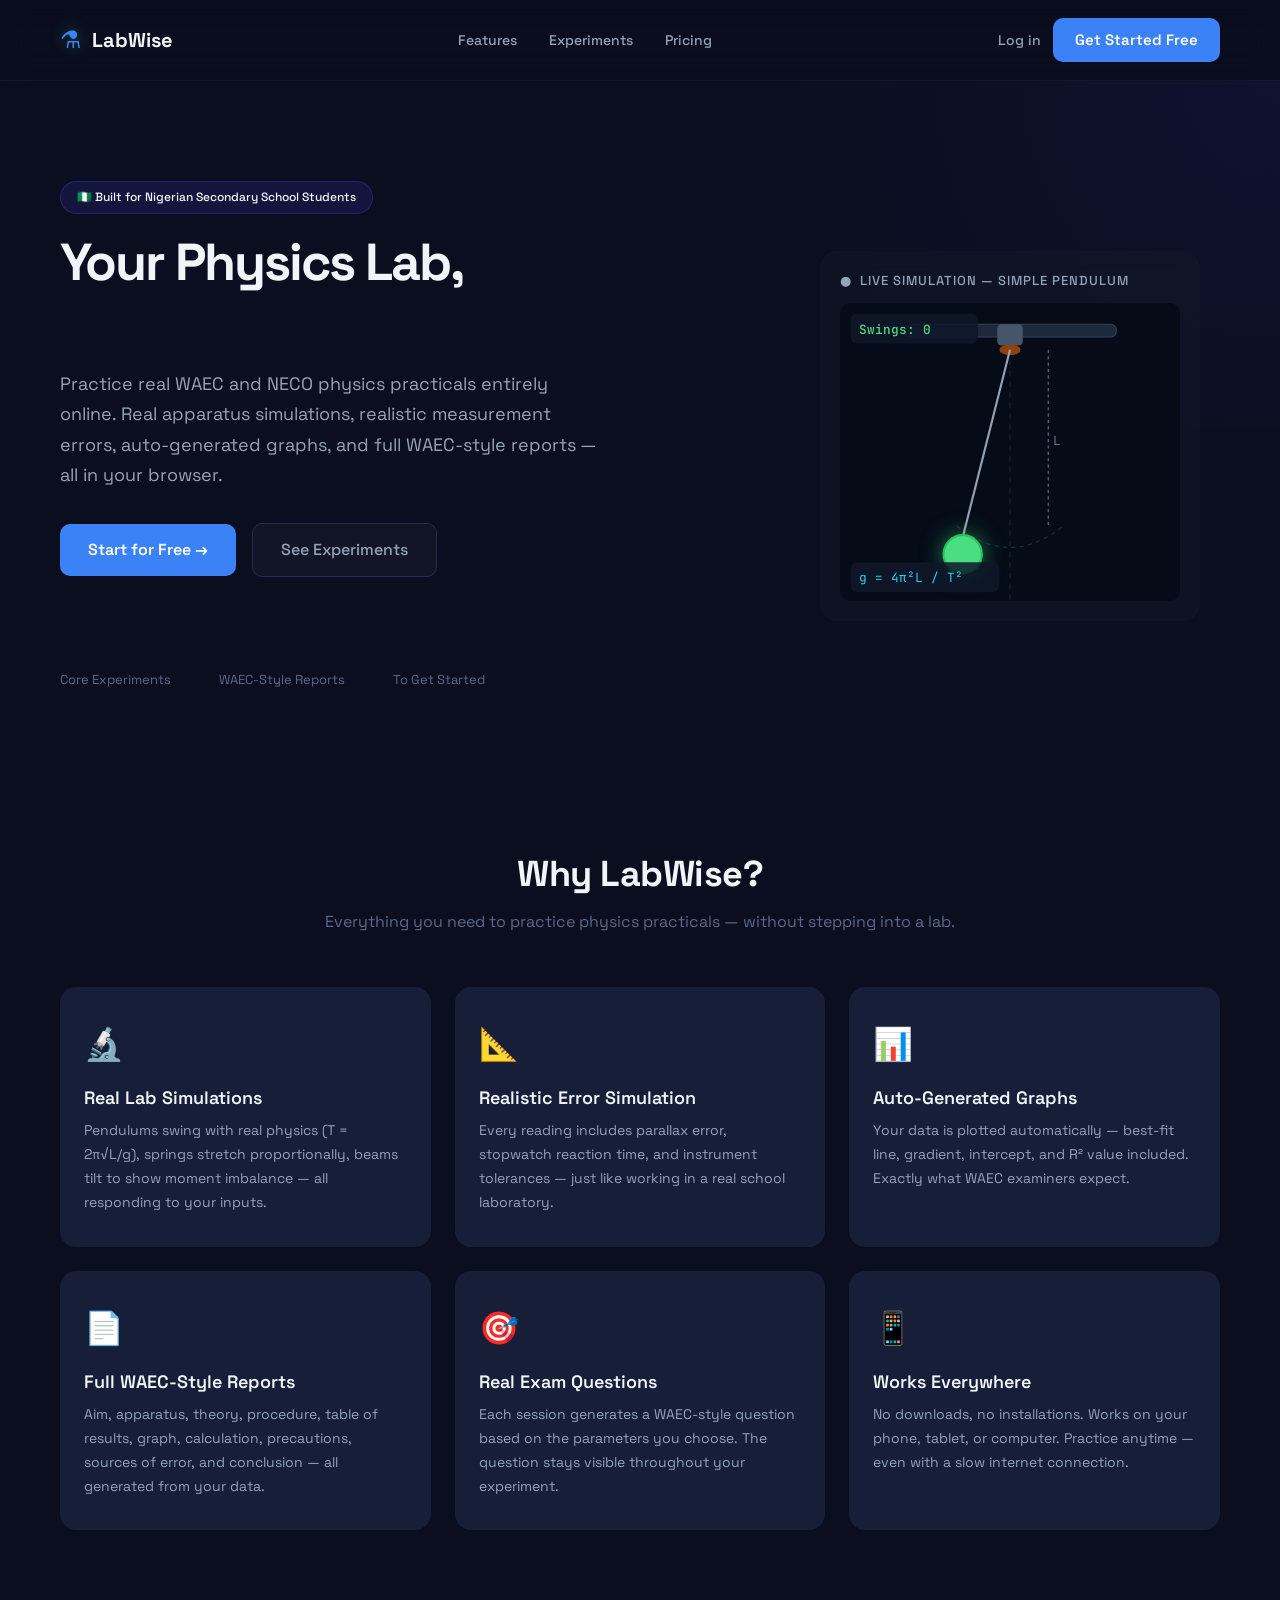
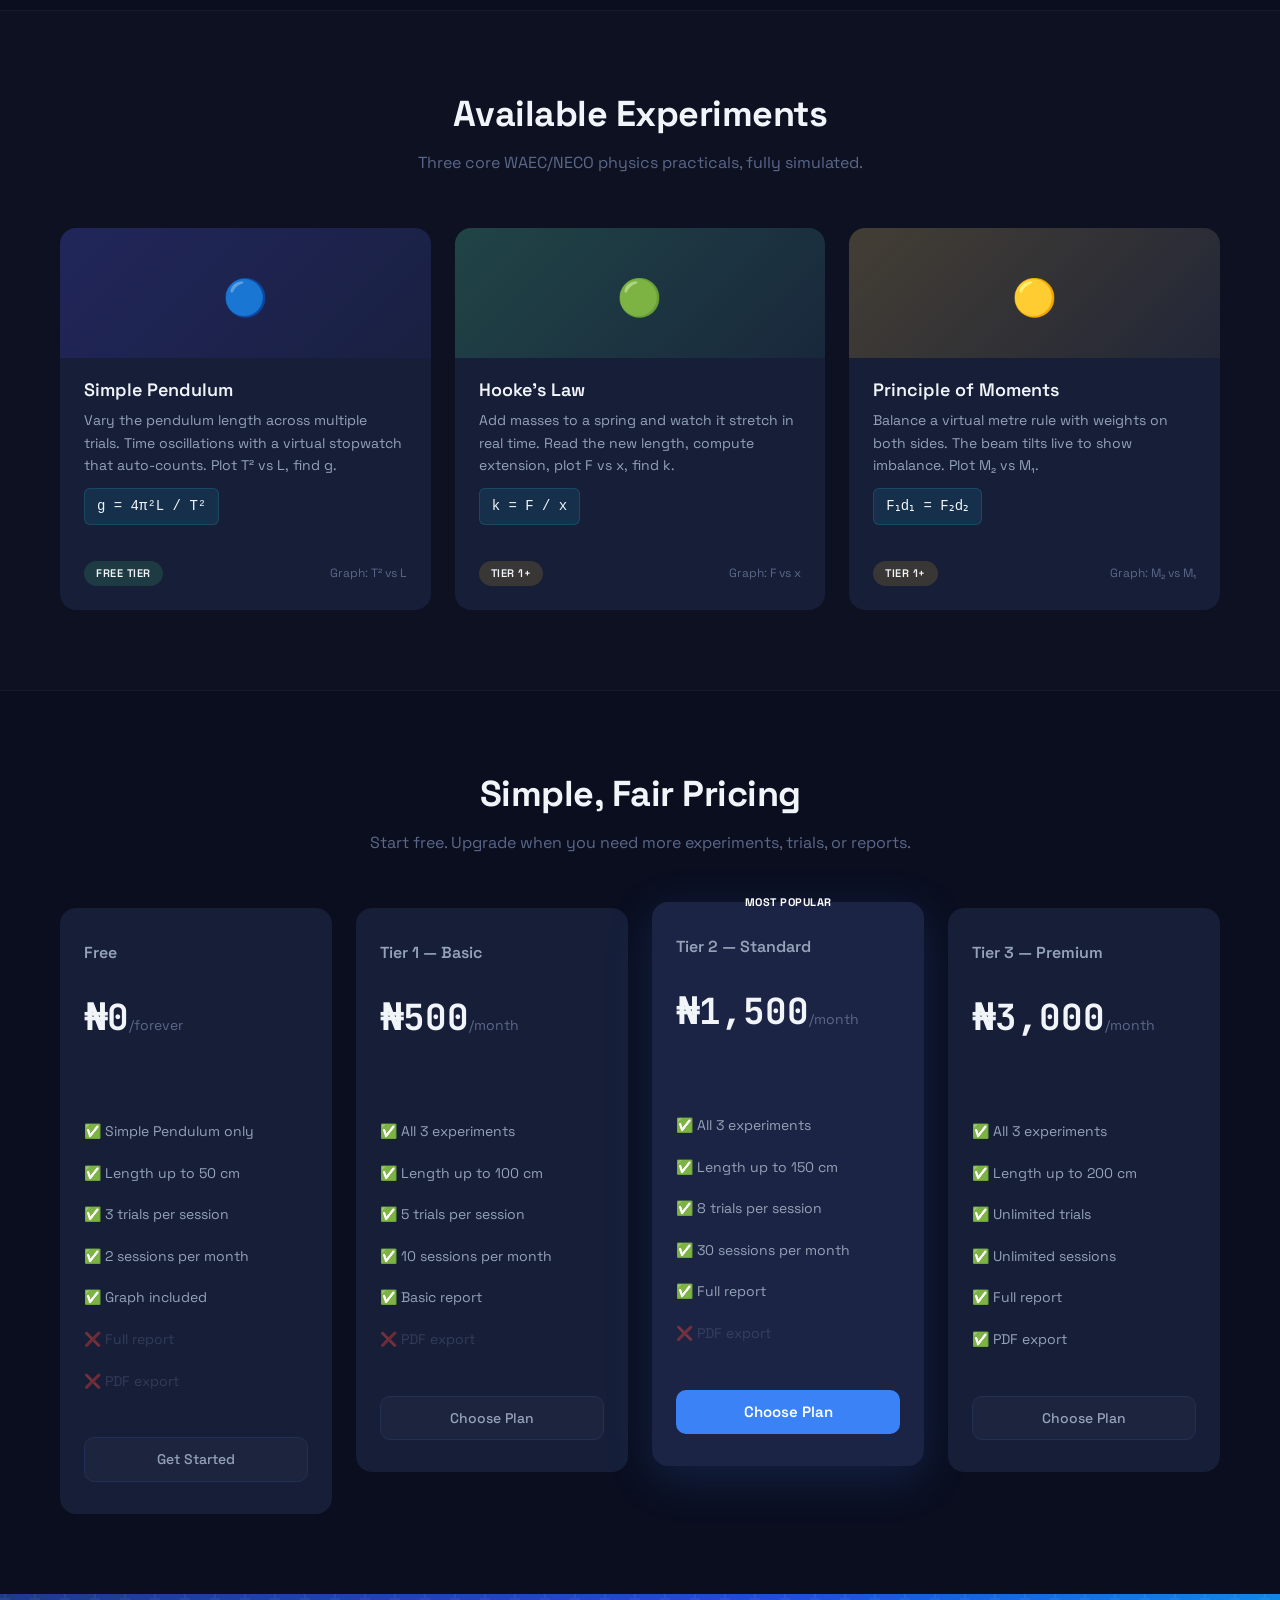
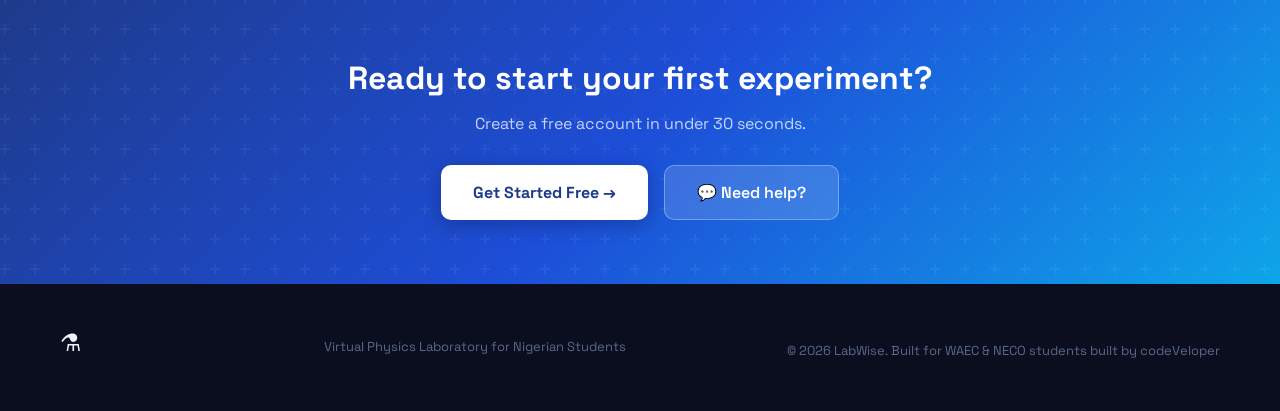
==== commit 27c52030: "Change footer brand name color to white" ====
--- a/pages/index.html
+++ b/pages/index.html
@@ -525,6 +525,7 @@
     .footer-brand-name {
       font-size: 18px;
       font-weight: 700;
+      color: white;
       background: linear-gradient(135deg, var(--primary-light), var(--accent));
       -webkit-background-clip: text;
       -webkit-text-fill-color: transparent;
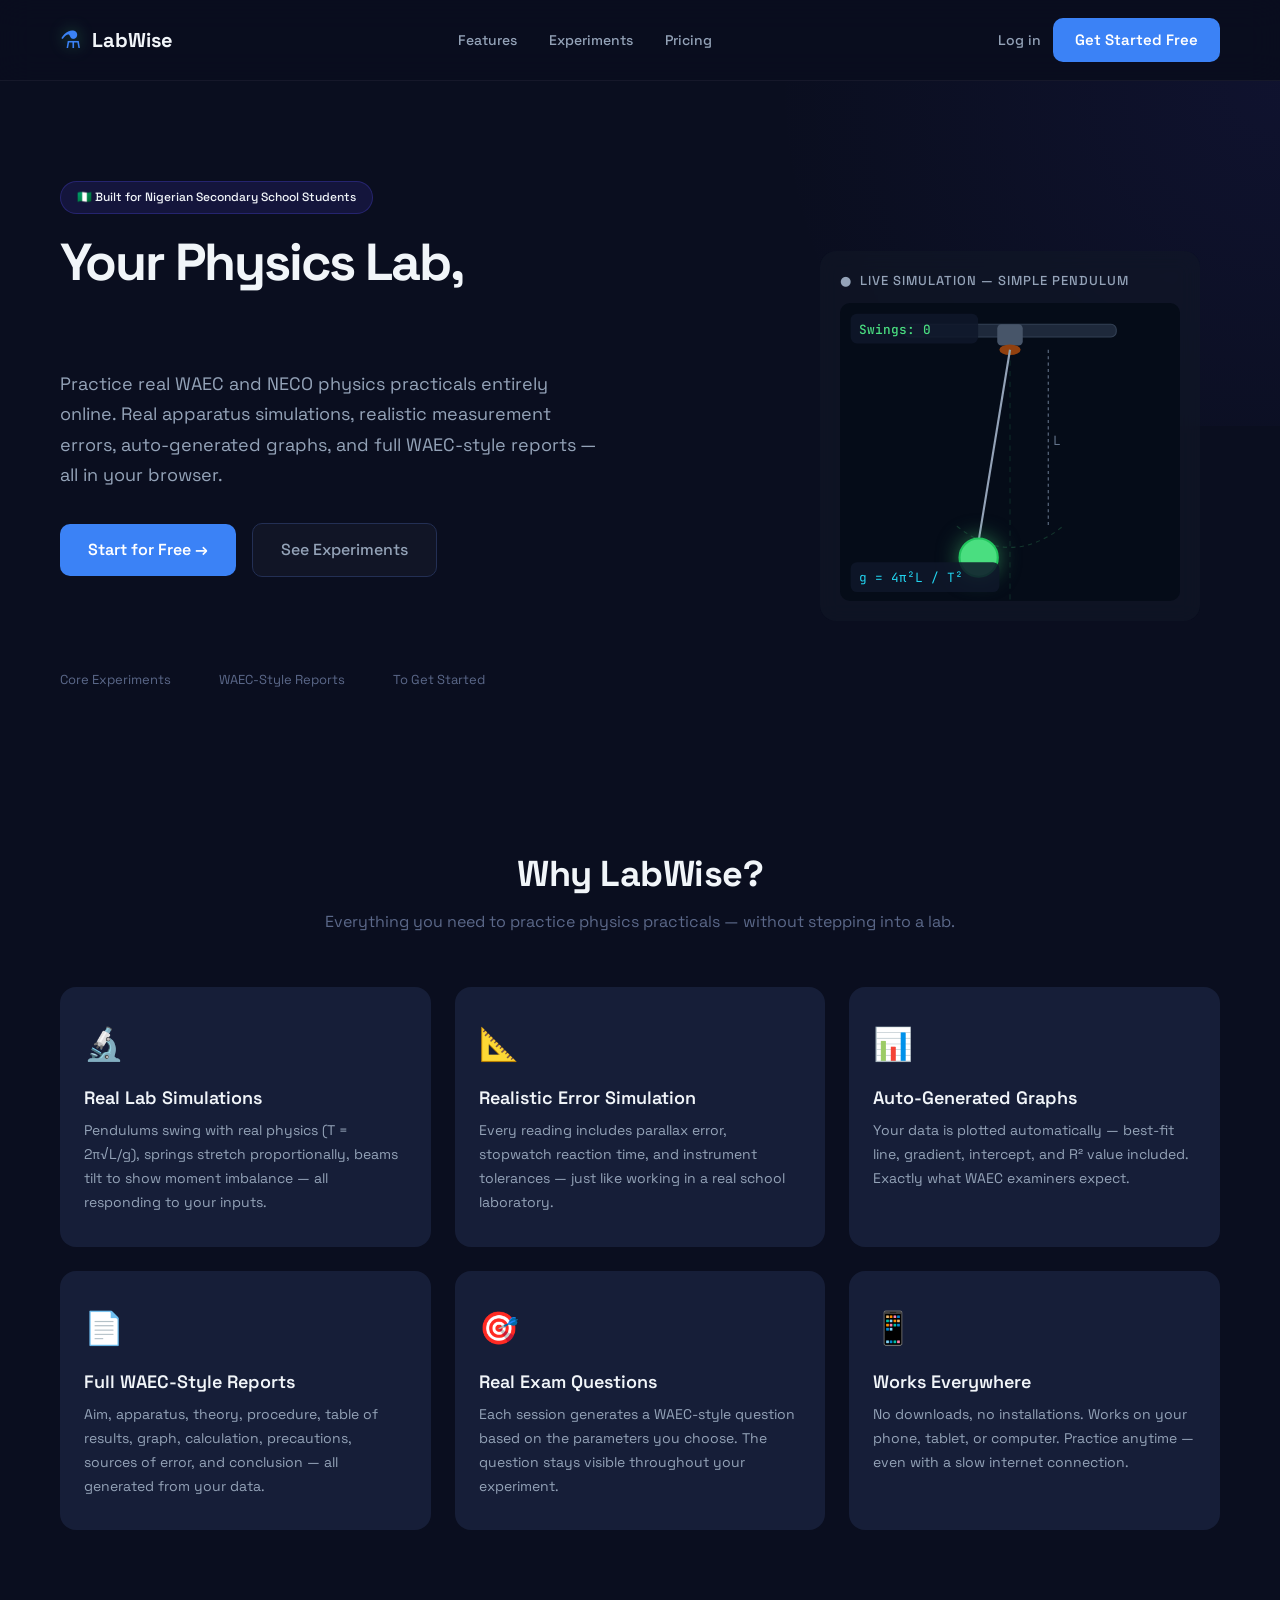
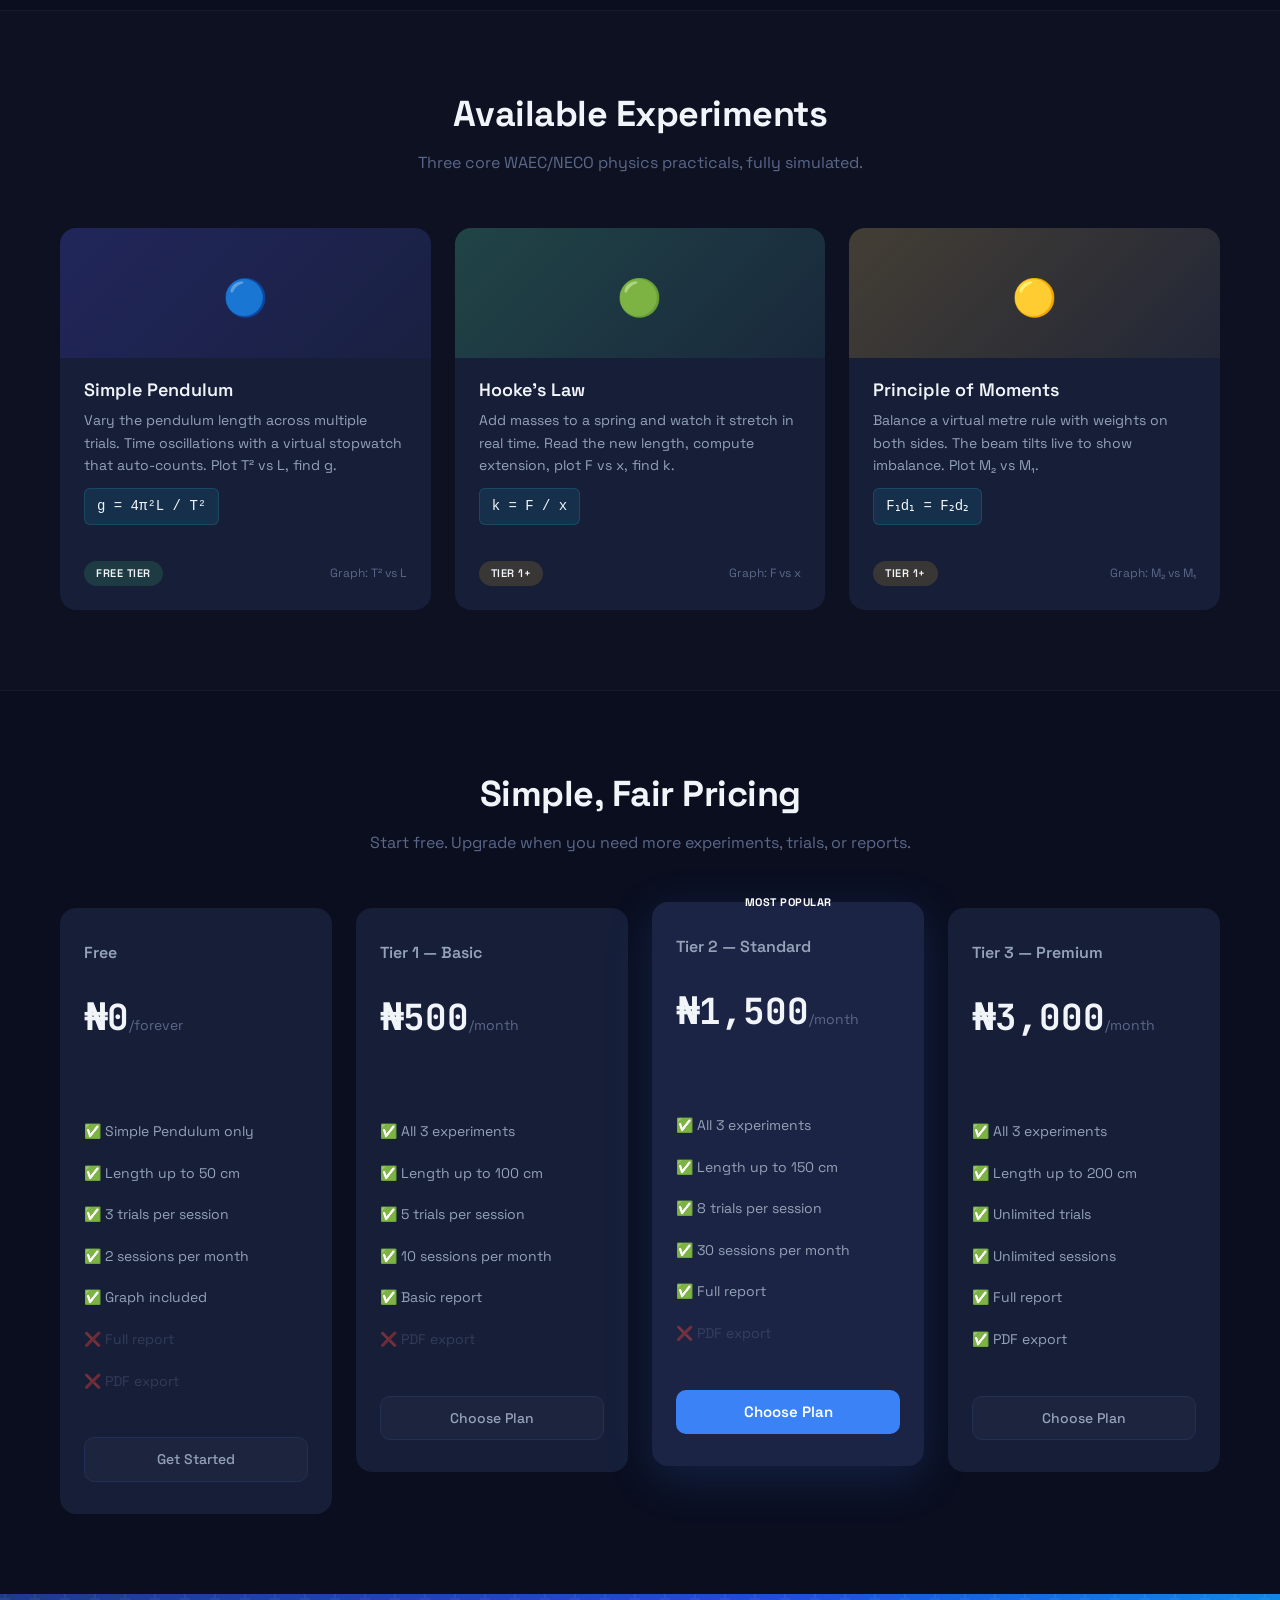
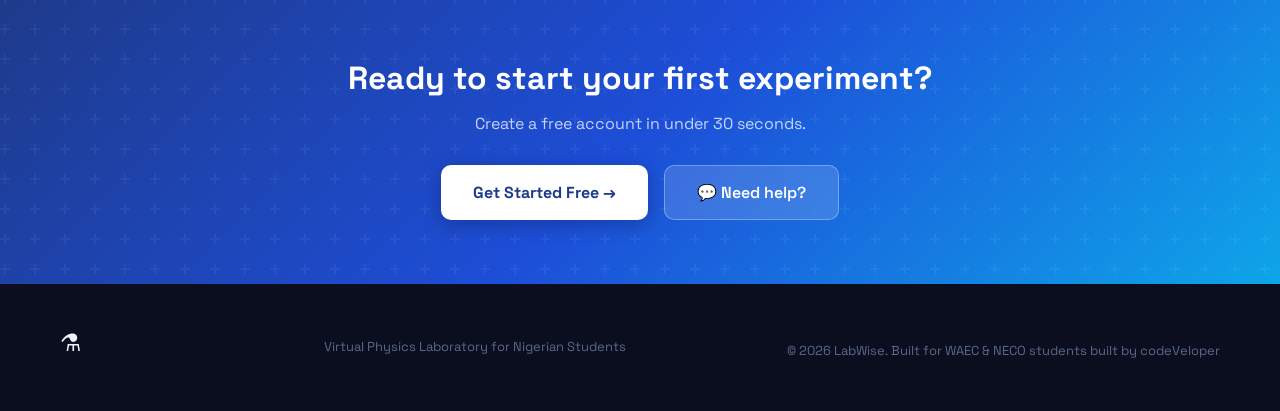
==== commit fd5c4441: "Correct background color typo in footer brand name Fix typo in background property by changing 'tran" ====
--- a/pages/index.html
+++ b/pages/index.html
@@ -526,7 +526,7 @@
       font-size: 18px;
       font-weight: 700;
       color: white;
-      background: linear-gradient(135deg, var(--primary-light), var(--accent));
+      background: transperent;
       -webkit-background-clip: text;
       -webkit-text-fill-color: transparent;
     }
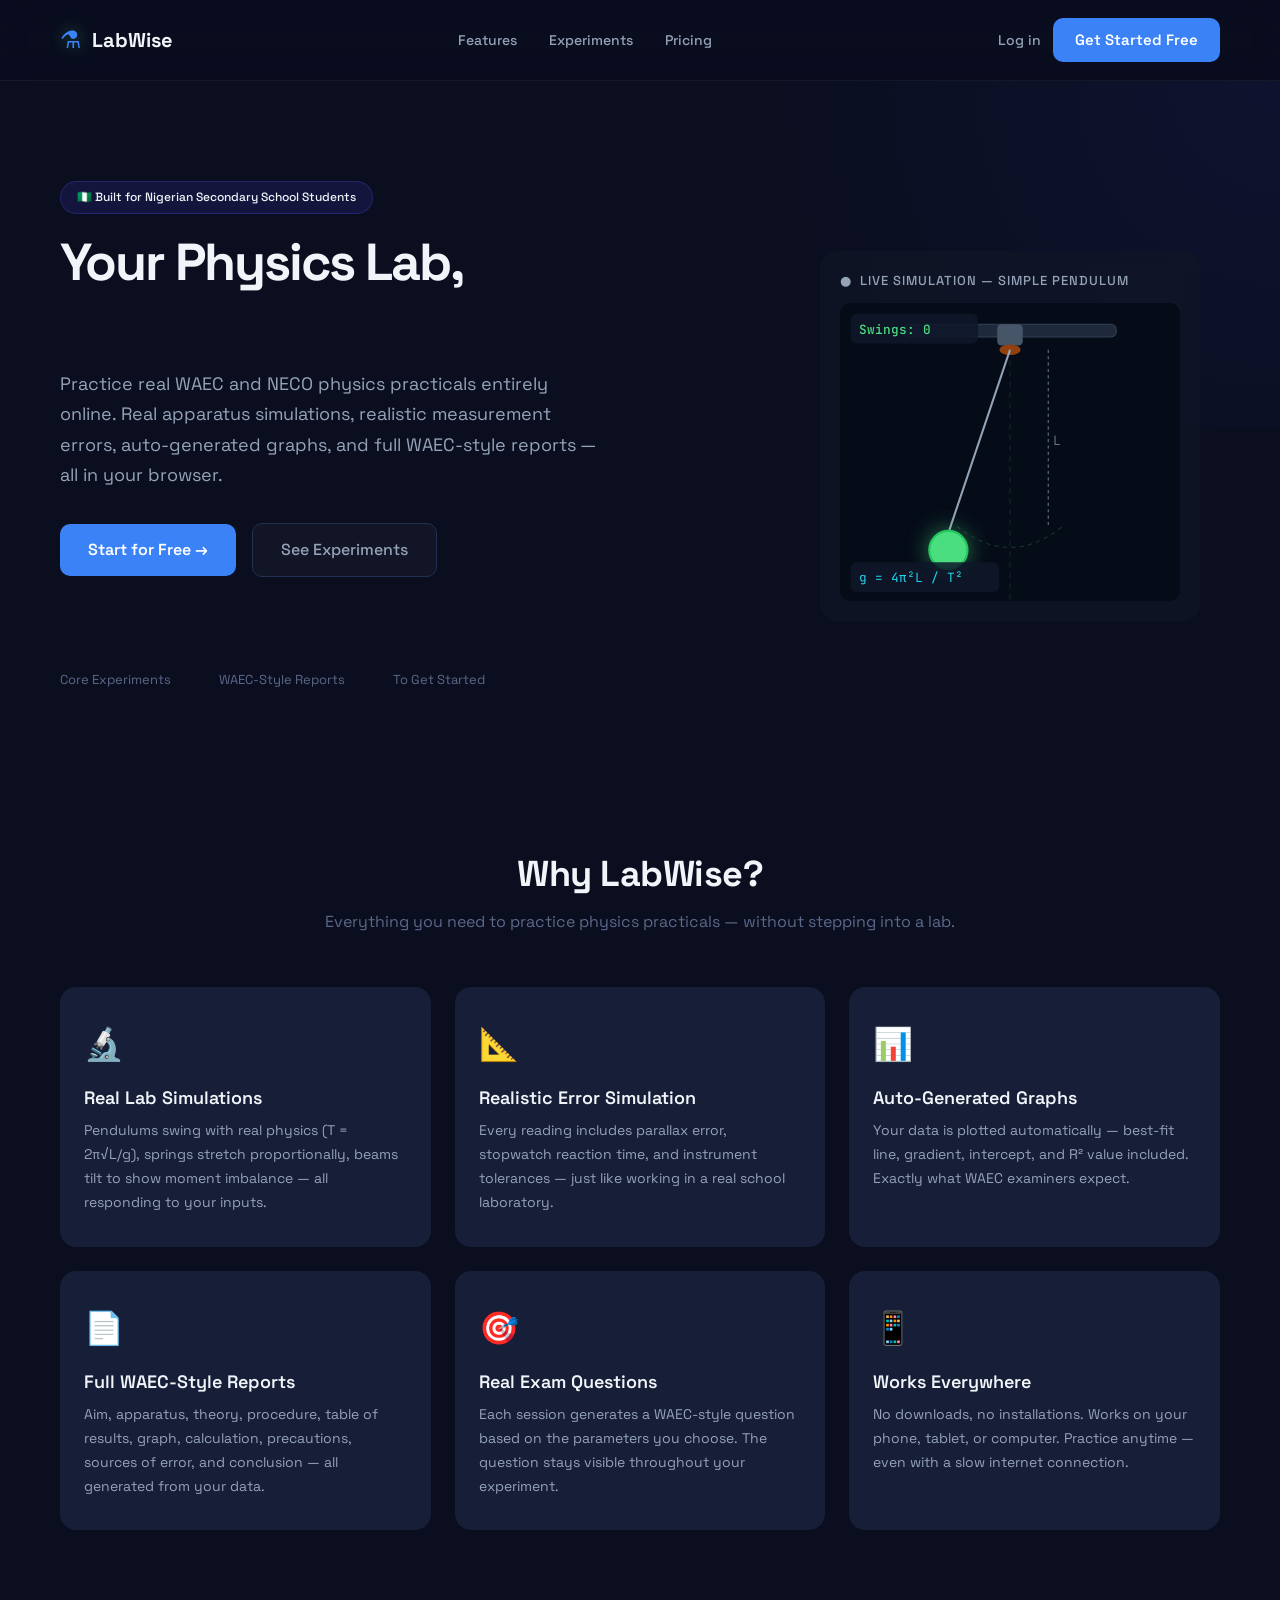
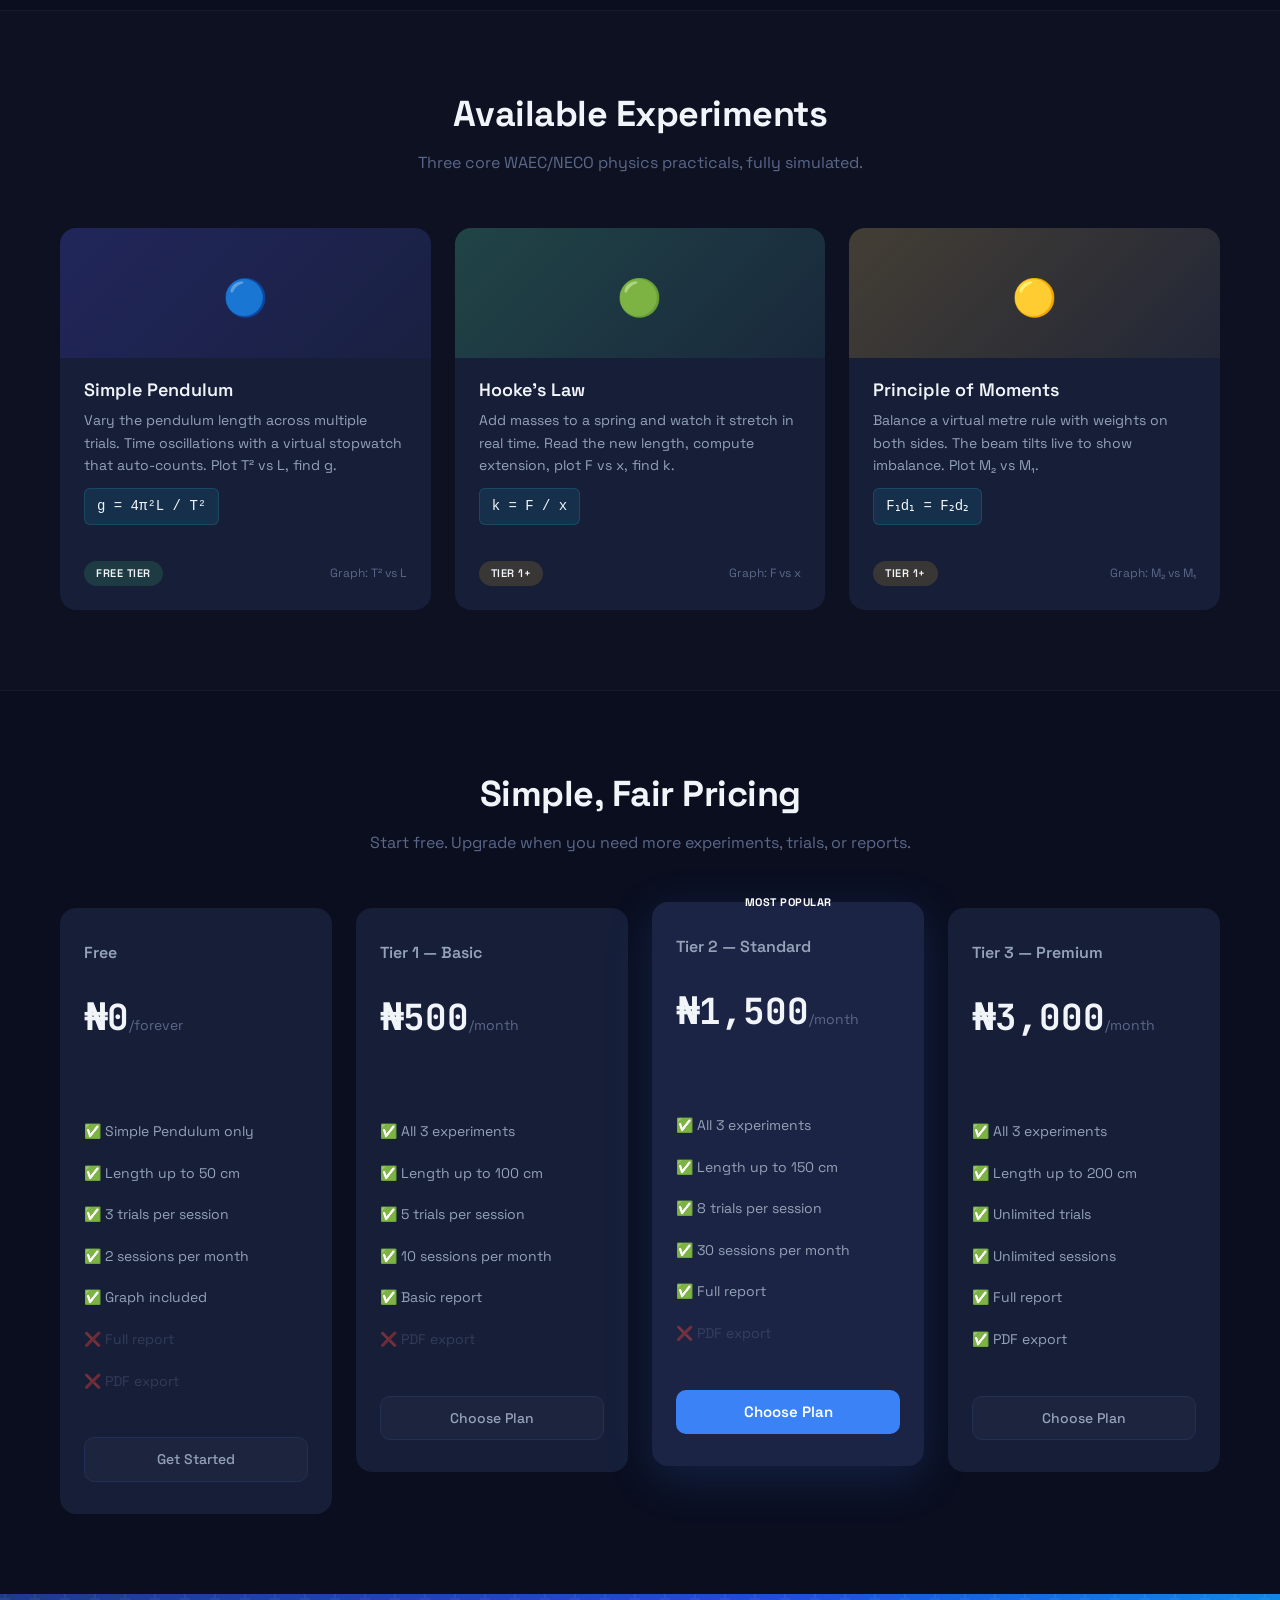
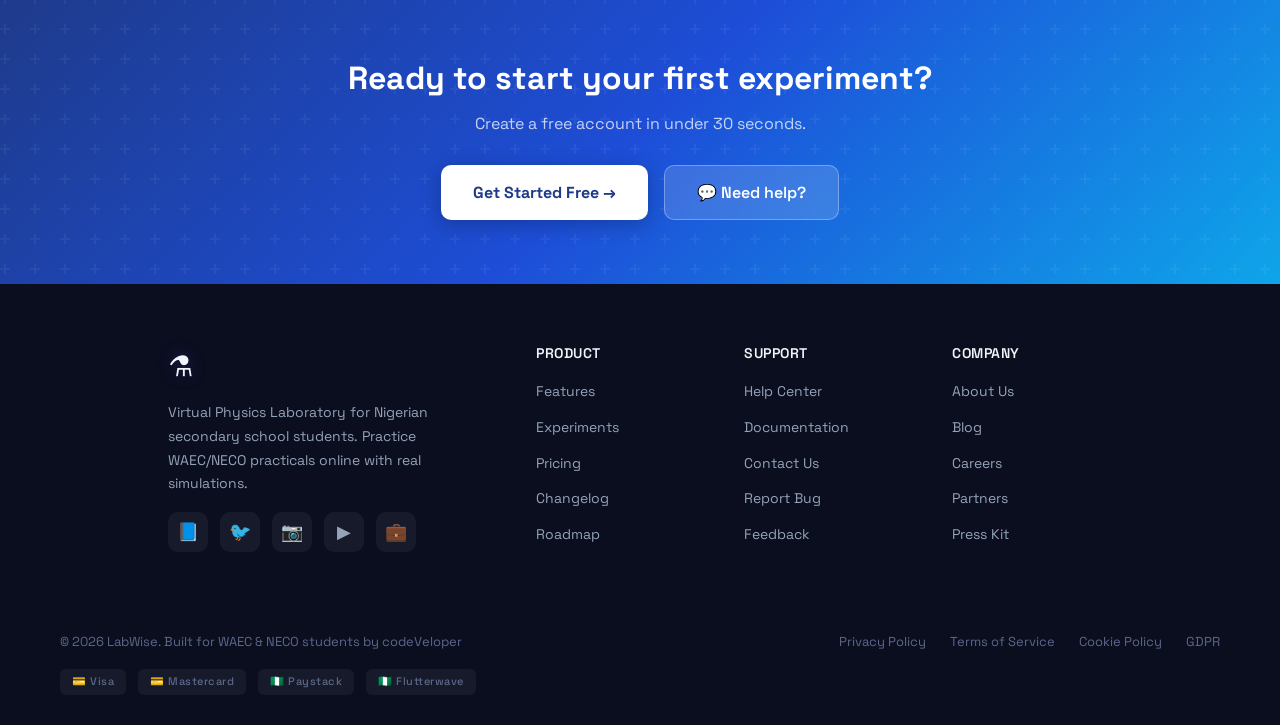
==== commit 39822d69: "Revamp footer with new styles and layout Enhanced the footer section with improved styling, layout, " ====
--- a/pages/index.html
+++ b/pages/index.html
@@ -503,38 +503,173 @@
       transform: translateY(-2px);
     }
 
-    /* ── Footer Enhancement ── */
+    /* ── Enhanced Professional Footer ── */
     .landing-footer {
-      padding: 40px 60px;
-      text-align: center;
+      background: var(--bg-dark);
       border-top: 1px solid var(--border-color);
+      padding: 60px 60px 30px;
+    }
+
+    .footer-grid {
+      max-width: 1280px;
+      margin: 0 auto;
+      display: grid;
+      grid-template-columns: 2fr 1fr 1fr 1fr;
+      gap: 48px;
+      margin-bottom: 40px;
+    }
+
+    .footer-brand-section {
+      display: flex;
+      flex-direction: column;
+      gap: 12px;
     }
 
     .footer-brand {
       display: flex;
       align-items: center;
-      justify-content: center;
       gap: 10px;
-      margin-bottom: 8px;
     }
 
     .footer-brand-icon {
-      font-size: 24px;
+      font-size: 28px;
+      filter: drop-shadow(0 0 8px rgba(79, 70, 229, 0.3));
     }
 
     .footer-brand-name {
-      font-size: 18px;
+      font-size: 20px;
       font-weight: 700;
-      color: white;
-      background: transperent;
+      background: linear-gradient(135deg, var(--primary-light), var(--accent));
       -webkit-background-clip: text;
       -webkit-text-fill-color: transparent;
+    }
+
+    .footer-description {
+      font-size: 14px;
+      color: var(--text-secondary);
+      line-height: 1.7;
+      max-width: 320px;
+    }
+
+    .footer-social-links {
+      display: flex;
+      gap: 12px;
+      margin-top: 4px;
+    }
+
+    .footer-social-link {
+      display: flex;
+      align-items: center;
+      justify-content: center;
+      width: 40px;
+      height: 40px;
+      background: rgba(255, 255, 255, 0.05);
+      border: 1px solid var(--border-color);
+      border-radius: 10px;
+      color: var(--text-secondary);
+      text-decoration: none;
+      font-size: 18px;
+      transition: var(--transition);
+    }
+
+    .footer-social-link:hover {
+      background: rgba(79, 70, 229, 0.15);
+      border-color: var(--primary);
+      color: var(--text-primary);
+      transform: translateY(-2px);
+    }
+
+    .footer-column h4 {
+      font-size: 14px;
+      font-weight: 600;
+      color: var(--text-primary);
+      margin-bottom: 16px;
+      letter-spacing: 0.5px;
+      text-transform: uppercase;
+    }
+
+    .footer-column ul {
+      list-style: none;
+      padding: 0;
+      margin: 0;
+      display: flex;
+      flex-direction: column;
+      gap: 10px;
+    }
+
+    .footer-column ul li a {
+      color: var(--text-secondary);
+      text-decoration: none;
+      font-size: 14px;
+      transition: var(--transition);
+      display: inline-flex;
+      align-items: center;
+      gap: 6px;
+    }
+
+    .footer-column ul li a:hover {
+      color: var(--text-primary);
+      transform: translateX(4px);
+    }
+
+    .footer-column ul li a .arrow {
+      opacity: 0;
+      transition: var(--transition);
+    }
+
+    .footer-column ul li a:hover .arrow {
+      opacity: 1;
+      transform: translateX(4px);
+    }
+
+    .footer-bottom {
+      max-width: 1280px;
+      margin: 0 auto;
+      padding-top: 24px;
+      border-top: 1px solid var(--border-color);
+      display: flex;
+      justify-content: space-between;
+      align-items: center;
+      flex-wrap: wrap;
+      gap: 16px;
     }
 
     .footer-copy {
       font-size: 13px;
       color: var(--text-muted);
-      margin-top: 8px;
+    }
+
+    .footer-legal-links {
+      display: flex;
+      gap: 24px;
+    }
+
+    .footer-legal-links a {
+      font-size: 13px;
+      color: var(--text-muted);
+      text-decoration: none;
+      transition: var(--transition);
+    }
+
+    .footer-legal-links a:hover {
+      color: var(--text-primary);
+    }
+
+    .footer-payment-methods {
+      display: flex;
+      gap: 12px;
+      align-items: center;
+    }
+
+    .footer-payment-method {
+      padding: 4px 12px;
+      background: rgba(255, 255, 255, 0.05);
+      border: 1px solid var(--border-color);
+      border-radius: 6px;
+      font-size: 11px;
+      color: var(--text-muted);
+      font-weight: 500;
+      letter-spacing: 0.5px;
     }
 
     /* ── Responsive ── */
@@ -556,6 +691,11 @@
       .landing-nav-links {
         display: none;
       }
+
+      .footer-grid {
+        grid-template-columns: 1fr 1fr;
+        gap: 32px;
+      }
     }
 
     @media (max-width: 768px) {
@@ -586,8 +726,27 @@
         font-size: 24px;
       }
 
-      .landing-footer {
-        padding: 24px 20px;
+      .footer-grid {
+        grid-template-columns: 1fr 1fr;
+        padding: 0 20px;
+        gap: 24px;
+      }
+
+      .footer-bottom {
+        flex-direction: column;
+        text-align: center;
+        padding: 20px 20px 0;
+      }
+
+      .footer-legal-links {
+        flex-wrap: wrap;
+        justify-content: center;
+        gap: 16px;
+      }
+
+      .footer-payment-methods {
+        flex-wrap: wrap;
+        justify-content: center;
       }
     }
 
@@ -634,6 +793,29 @@
       .cta-btn-primary,
       .cta-btn-secondary {
         width: 100%;
+        justify-content: center;
+      }
+
+      .footer-grid {
+        grid-template-columns: 1fr;
+        gap: 32px;
+        padding: 0 16px;
+      }
+
+      .footer-brand-section {
+        align-items: center;
+        text-align: center;
+      }
+
+      .footer-description {
+        max-width: 100%;
+      }
+
+      .footer-column {
+        text-align: center;
+      }
+
+      .footer-column ul li a {
         justify-content: center;
       }
     }
@@ -959,16 +1141,85 @@
     </div>
   </section>
 
-  <!-- ── Footer ── -->
+  <!-- ── Enhanced Professional Footer ── -->
   <footer class="landing-footer">
-    <div class="footer-brand">
-      <span class="footer-brand-icon">⚗️</span>
-      <span class="footer-brand-name">LabWise</span>
+    <div class="footer-grid">
+      <!-- Brand Column -->
+      <div class="footer-brand-section">
+        <div class="footer-brand">
+          <span class="footer-brand-icon">⚗️</span>
+          <span class="footer-brand-name">LabWise</span>
+        </div>
+        <p class="footer-description">
+          Virtual Physics Laboratory for Nigerian secondary school students.
+          Practice WAEC/NECO practicals online with real simulations.
+        </p>
+        <div class="footer-social-links">
+          <a href="#" class="footer-social-link" aria-label="Facebook">📘</a>
+          <a href="#" class="footer-social-link" aria-label="Twitter">🐦</a>
+          <a href="#" class="footer-social-link" aria-label="Instagram">📷</a>
+          <a href="#" class="footer-social-link" aria-label="YouTube">▶️</a>
+          <a href="#" class="footer-social-link" aria-label="LinkedIn">💼</a>
+        </div>
+      </div>
+
+      <!-- Product Column -->
+      <div class="footer-column">
+        <h4>Product</h4>
+        <ul>
+          <li><a href="#features">Features <span class="arrow">→</span></a></li>
+          <li><a href="#experiments">Experiments <span class="arrow">→</span></a></li>
+          <li><a href="#pricing">Pricing <span class="arrow">→</span></a></li>
+          <li><a href="#">Changelog <span class="arrow">→</span></a></li>
+          <li><a href="#">Roadmap <span class="arrow">→</span></a></li>
+        </ul>
+      </div>
+
+      <!-- Support Column -->
+      <div class="footer-column">
+        <h4>Support</h4>
+        <ul>
+          <li><a href="#">Help Center <span class="arrow">→</span></a></li>
+          <li><a href="#">Documentation <span class="arrow">→</span></a></li>
+          <li><a href="https://wa.me/2348025333751">Contact Us <span class="arrow">→</span></a></li>
+          <li><a href="#">Report Bug <span class="arrow">→</span></a></li>
+          <li><a href="#">Feedback <span class="arrow">→</span></a></li>
+        </ul>
+      </div>
+
+      <!-- Company Column -->
+      <div class="footer-column">
+        <h4>Company</h4>
+        <ul>
+          <li><a href="#">About Us <span class="arrow">→</span></a></li>
+          <li><a href="#">Blog <span class="arrow">→</span></a></li>
+          <li><a href="#">Careers <span class="arrow">→</span></a></li>
+          <li><a href="#">Partners <span class="arrow">→</span></a></li>
+          <li><a href="#">Press Kit <span class="arrow">→</span></a></li>
+        </ul>
+      </div>
     </div>
-    <p style="font-size:13px;color:var(--text-muted);">
-      Virtual Physics Laboratory for Nigerian Students
-    </p>
-    <p class="footer-copy">© 2026 LabWise. Built for WAEC &amp; NECO students built by codeVeloper</p>
+
+    <!-- Footer Bottom -->
+    <div class="footer-bottom">
+      <div class="footer-copy">
+        © 2026 LabWise. Built for WAEC &amp; NECO students by codeVeloper
+      </div>
+      
+      <div class="footer-legal-links">
+        <a href="#">Privacy Policy</a>
+        <a href="#">Terms of Service</a>
+        <a href="#">Cookie Policy</a>
+        <a href="#">GDPR</a>
+      </div>
+
+      <div class="footer-payment-methods">
+        <span class="footer-payment-method">💳 Visa</span>
+        <span class="footer-payment-method">💳 Mastercard</span>
+        <span class="footer-payment-method">🇳🇬 Paystack</span>
+        <span class="footer-payment-method">🇳🇬 Flutterwave</span>
+      </div>
+    </div>
   </footer>
 
   <!-- ── Additional JavaScript ── -->
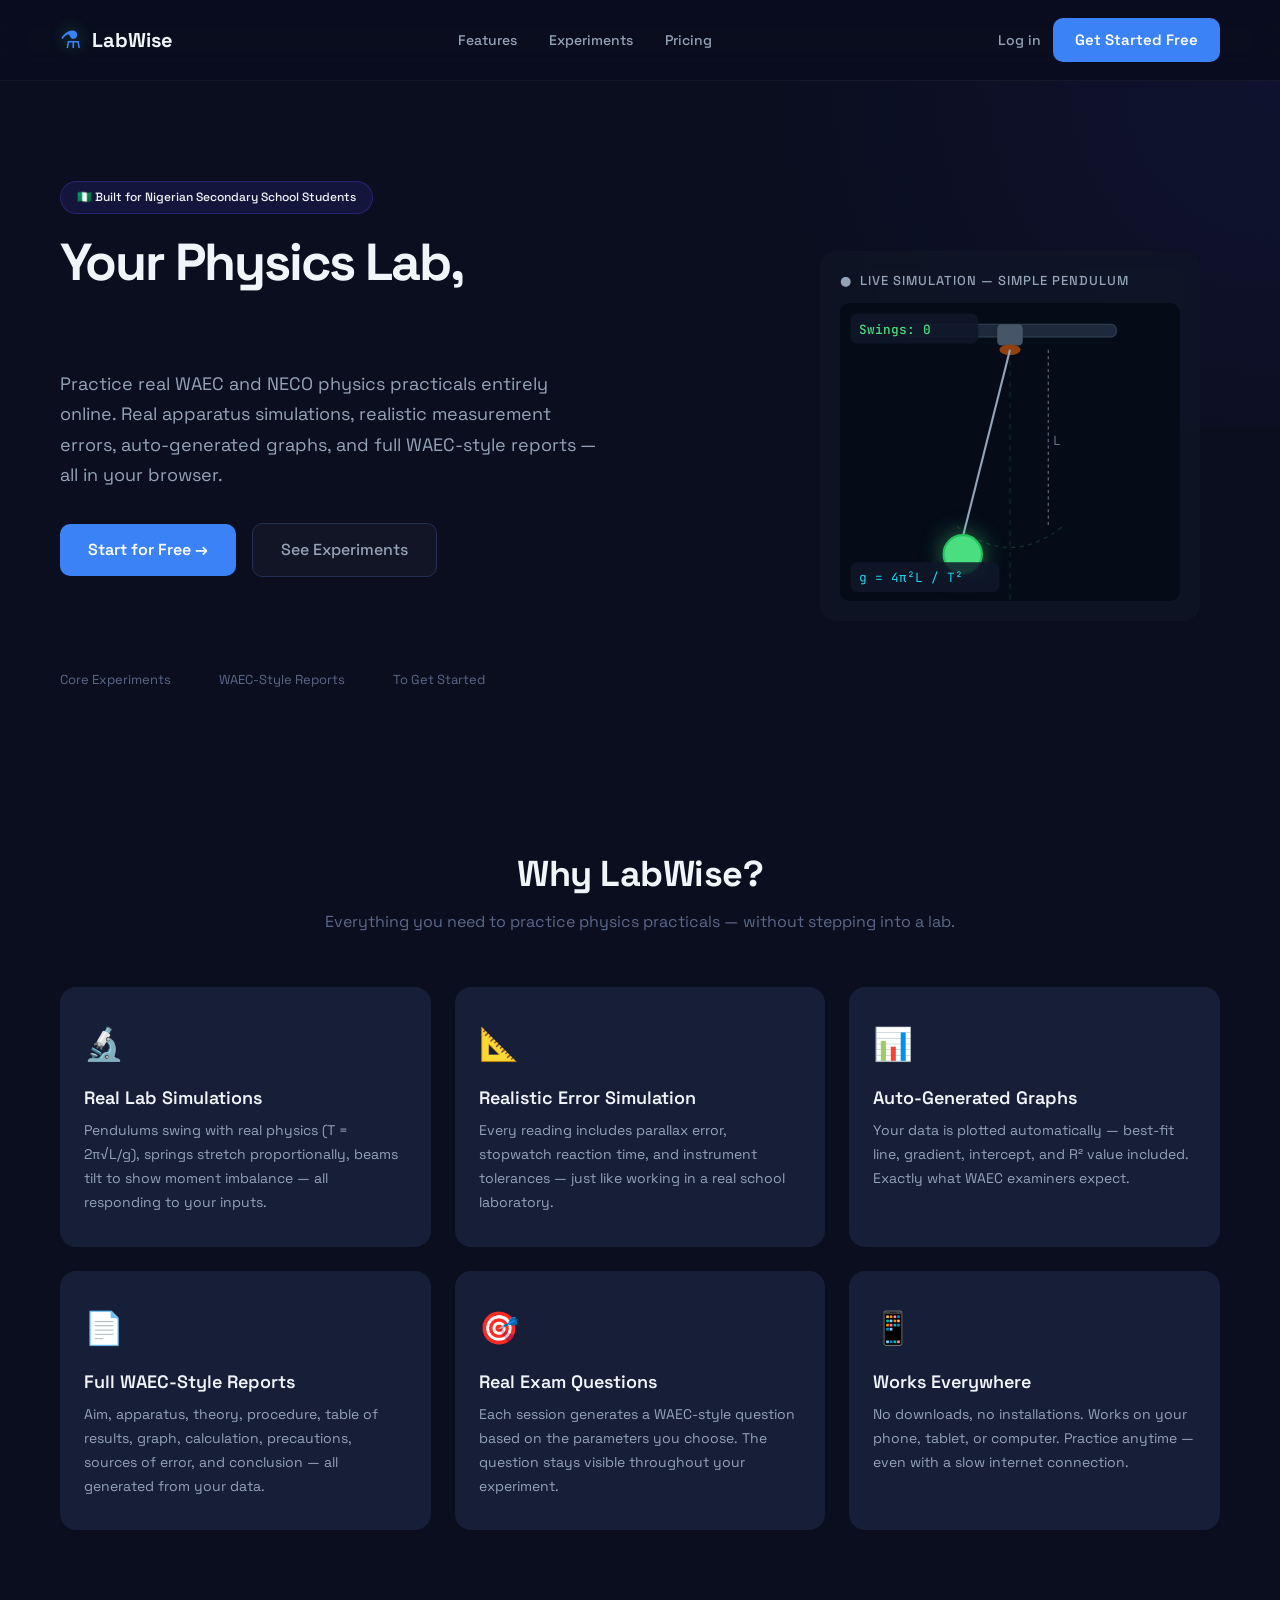
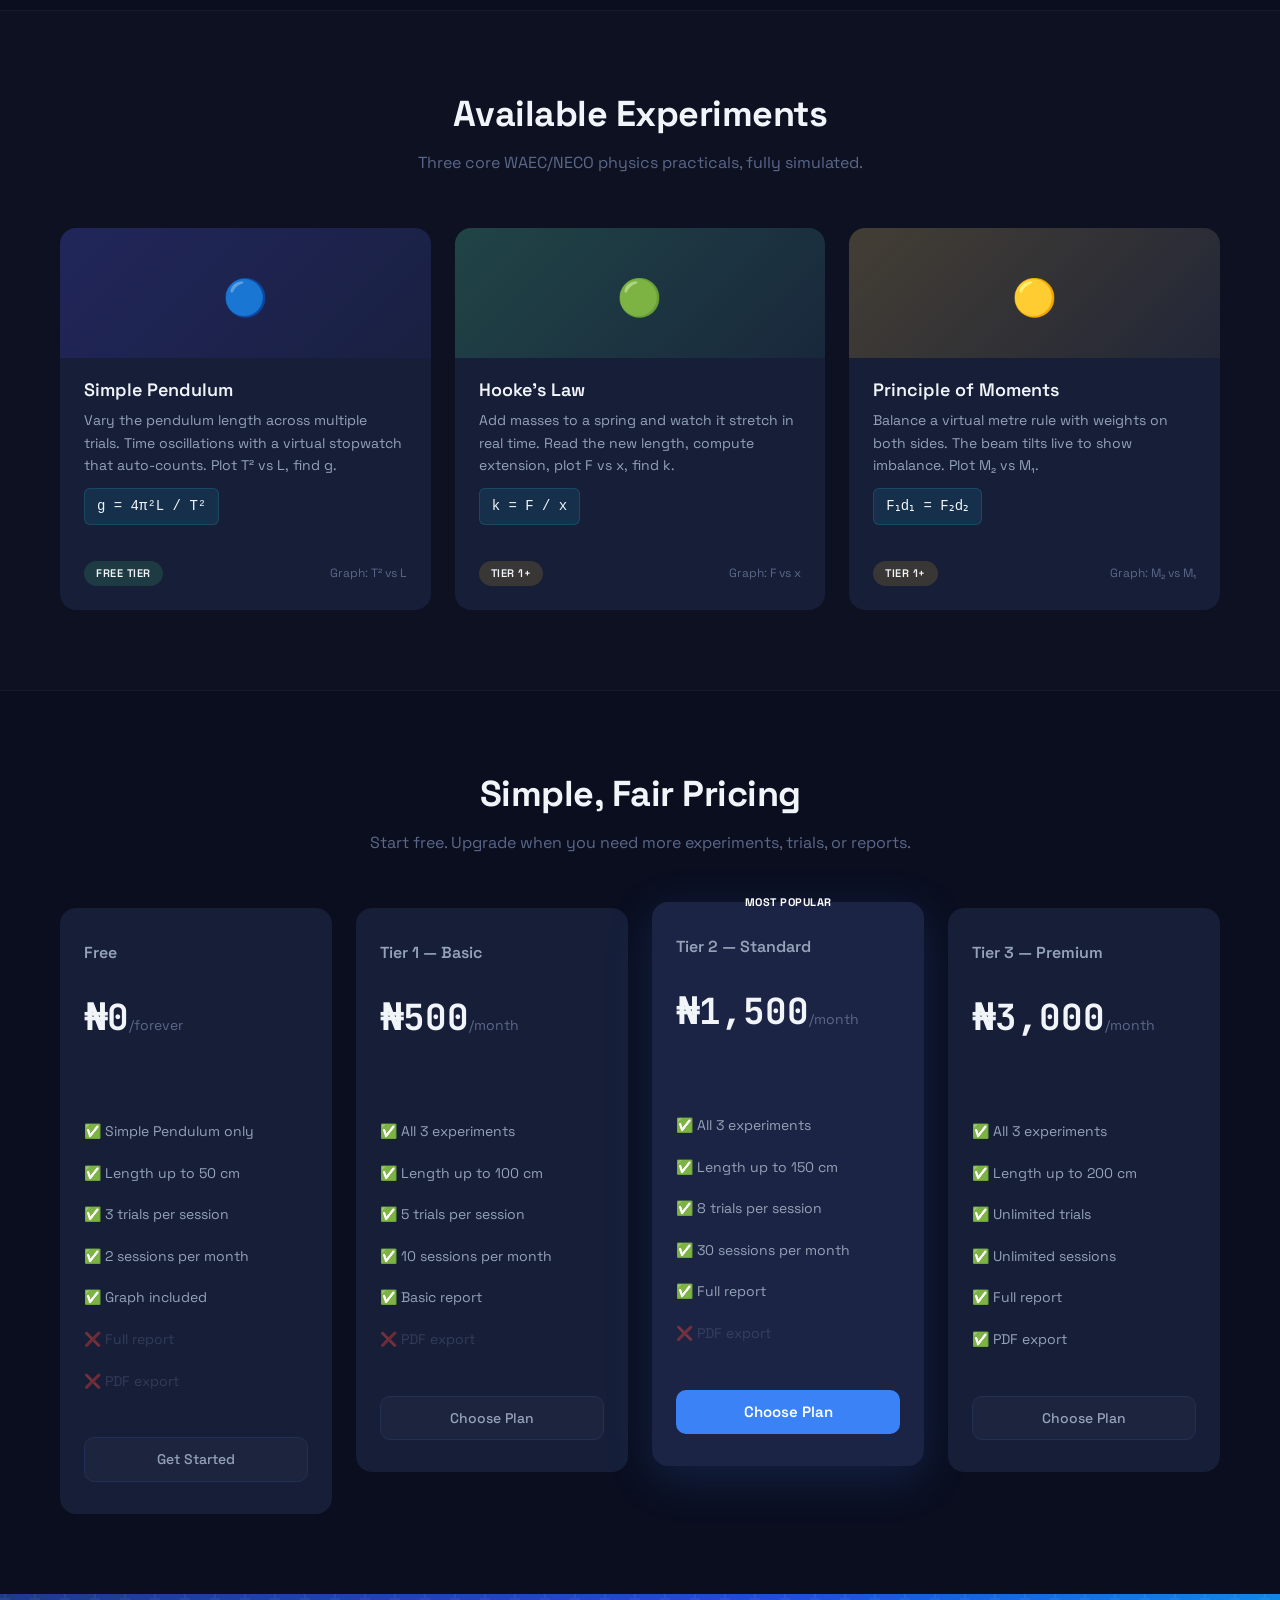
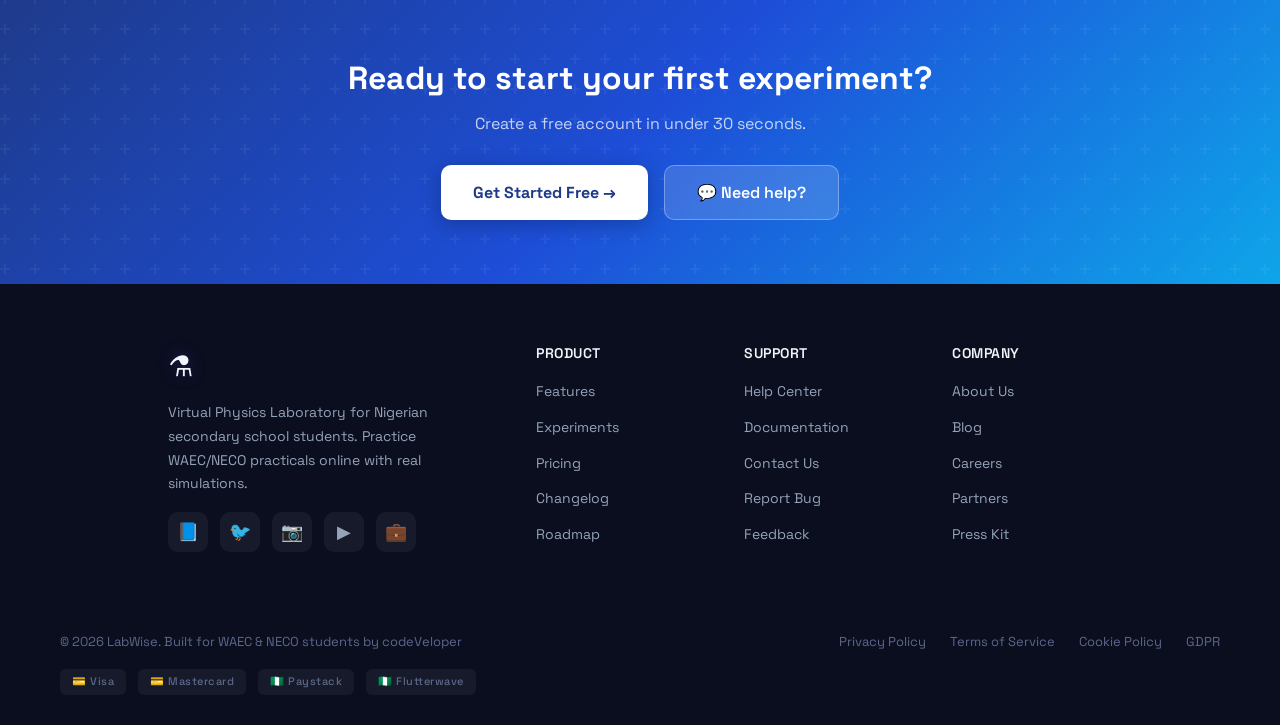
==== commit f1d9ec17: "Update Terms of Service link to new page" ====
--- a/pages/index.html
+++ b/pages/index.html
@@ -1208,7 +1208,7 @@
       
       <div class="footer-legal-links">
         <a href="#">Privacy Policy</a>
-        <a href="#">Terms of Service</a>
+        <a href="terms_of_services.html">Terms of Service</a>
         <a href="#">Cookie Policy</a>
         <a href="#">GDPR</a>
       </div>
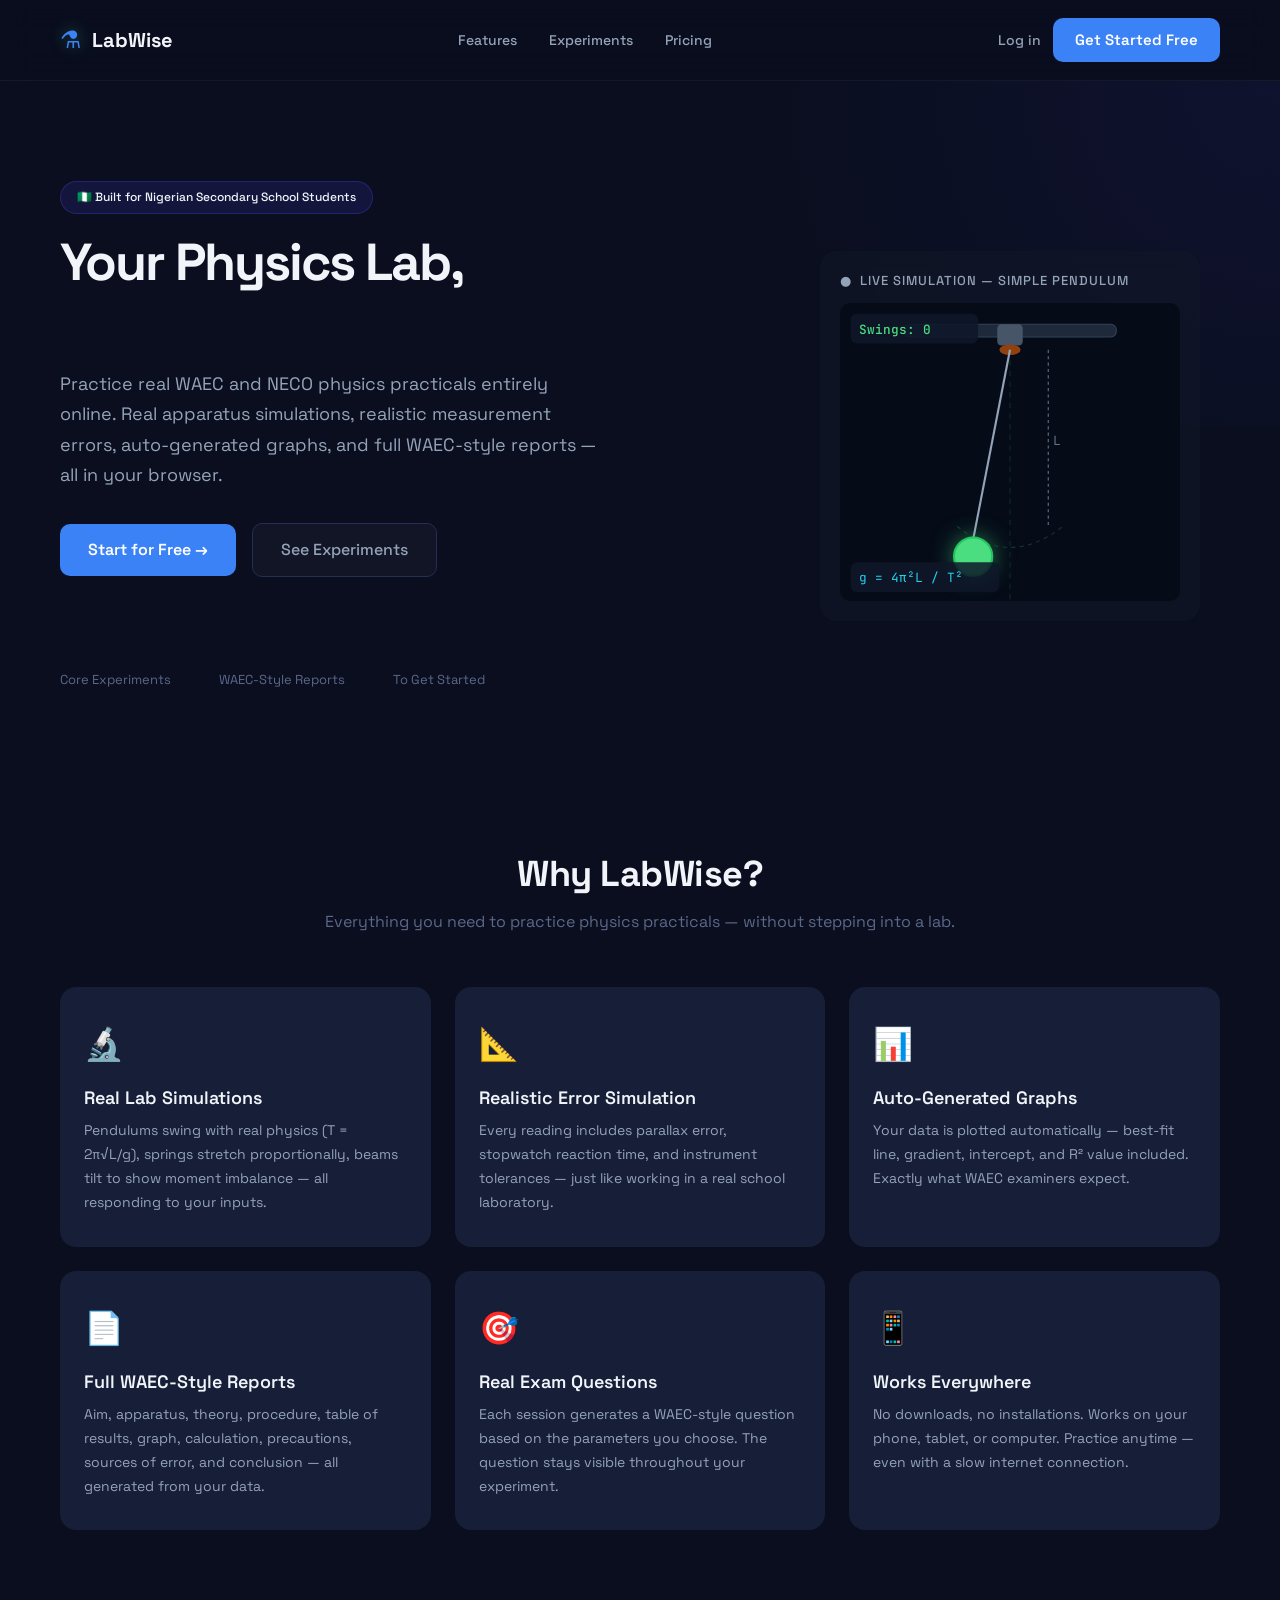
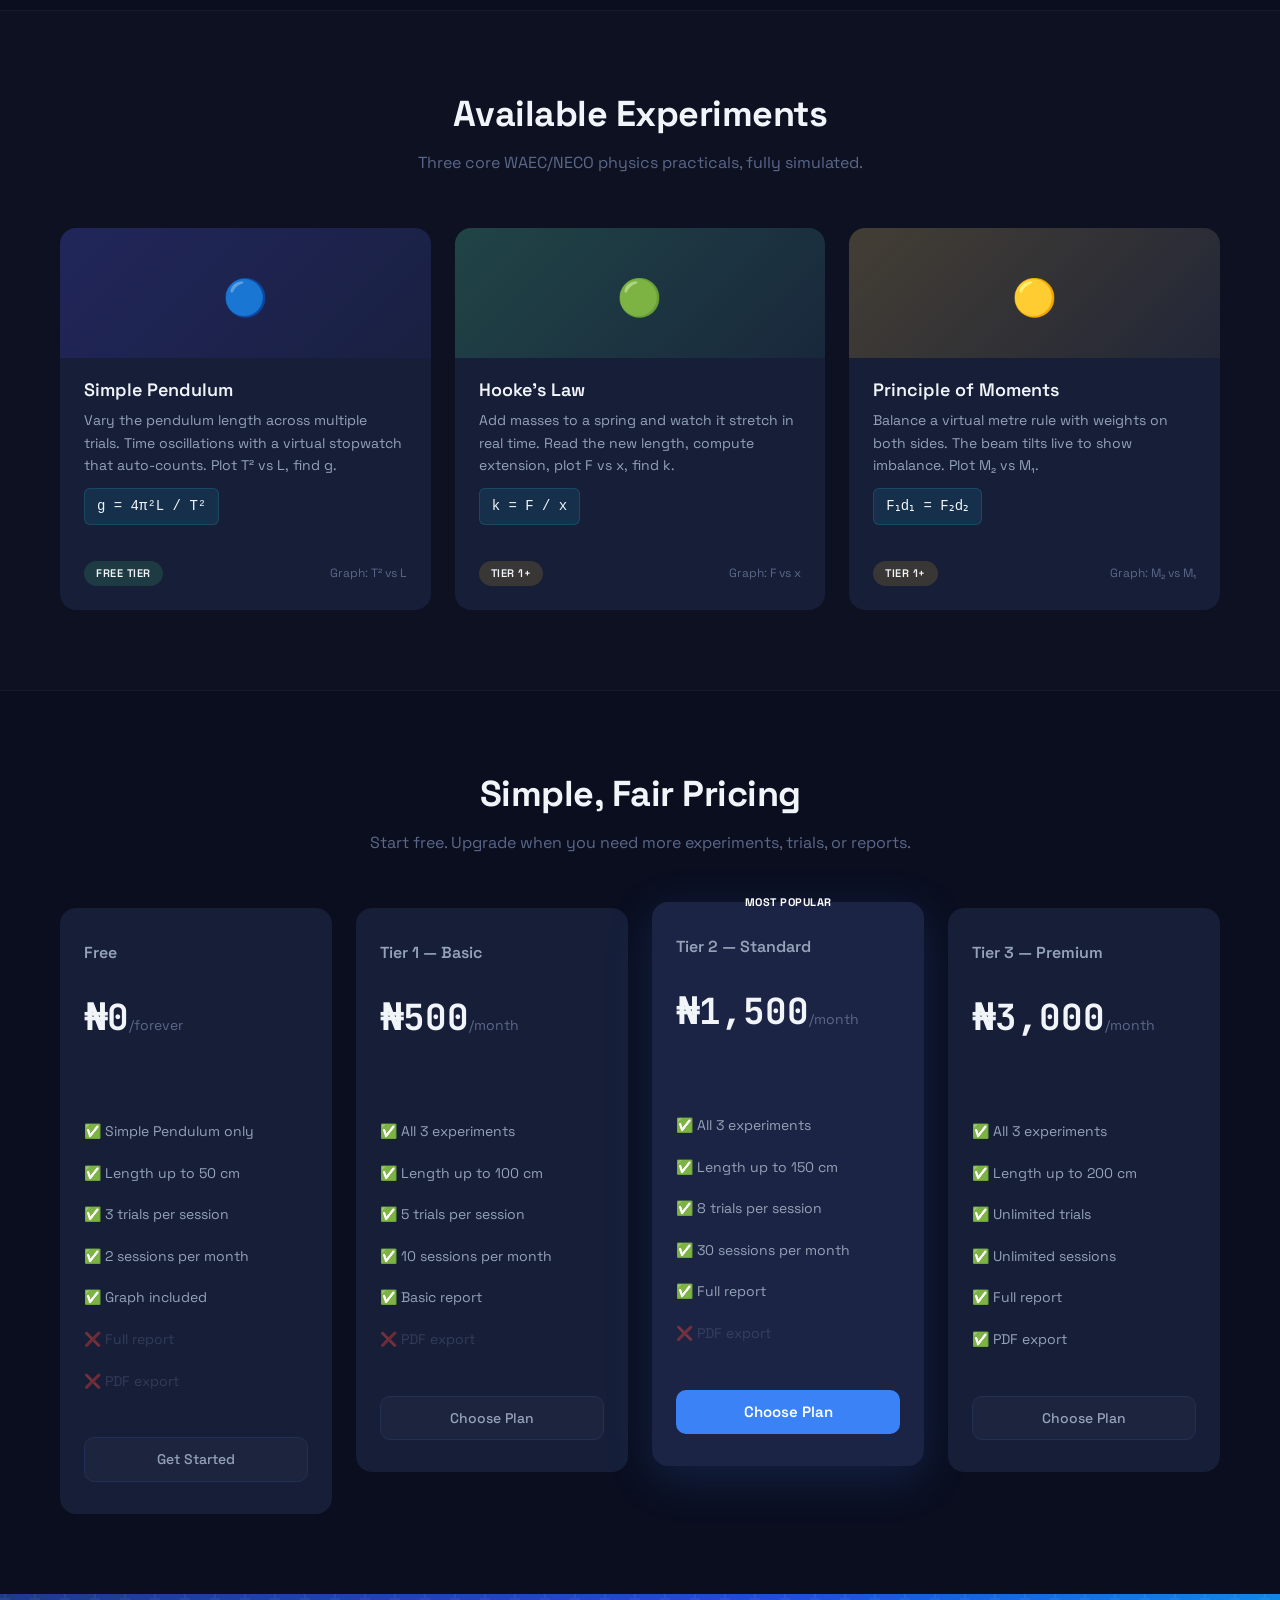
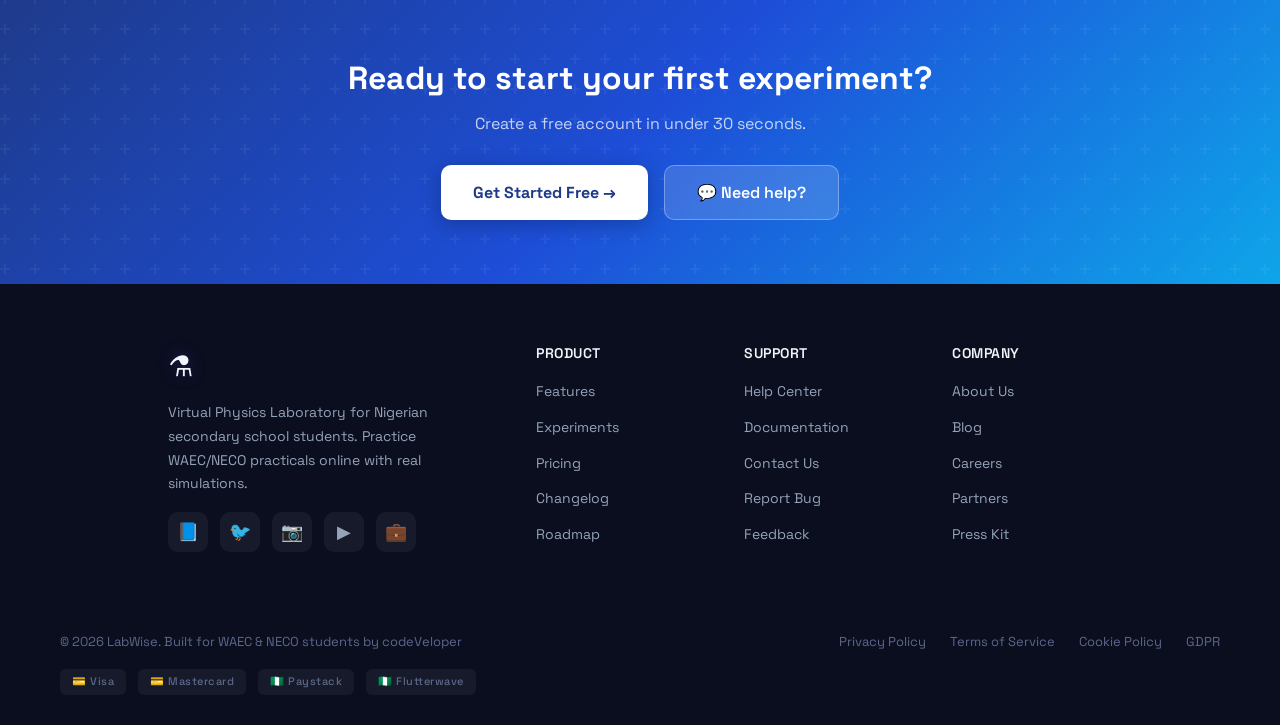
==== commit e980da8c: "Update Terms of Service link to use placeholder" ====
--- a/pages/index.html
+++ b/pages/index.html
@@ -1208,7 +1208,7 @@
       
       <div class="footer-legal-links">
         <a href="#">Privacy Policy</a>
-        <a href="terms_of_services.html">Terms of Service</a>
+        <a href="#">Terms of Service</a>
         <a href="#">Cookie Policy</a>
         <a href="#">GDPR</a>
       </div>
